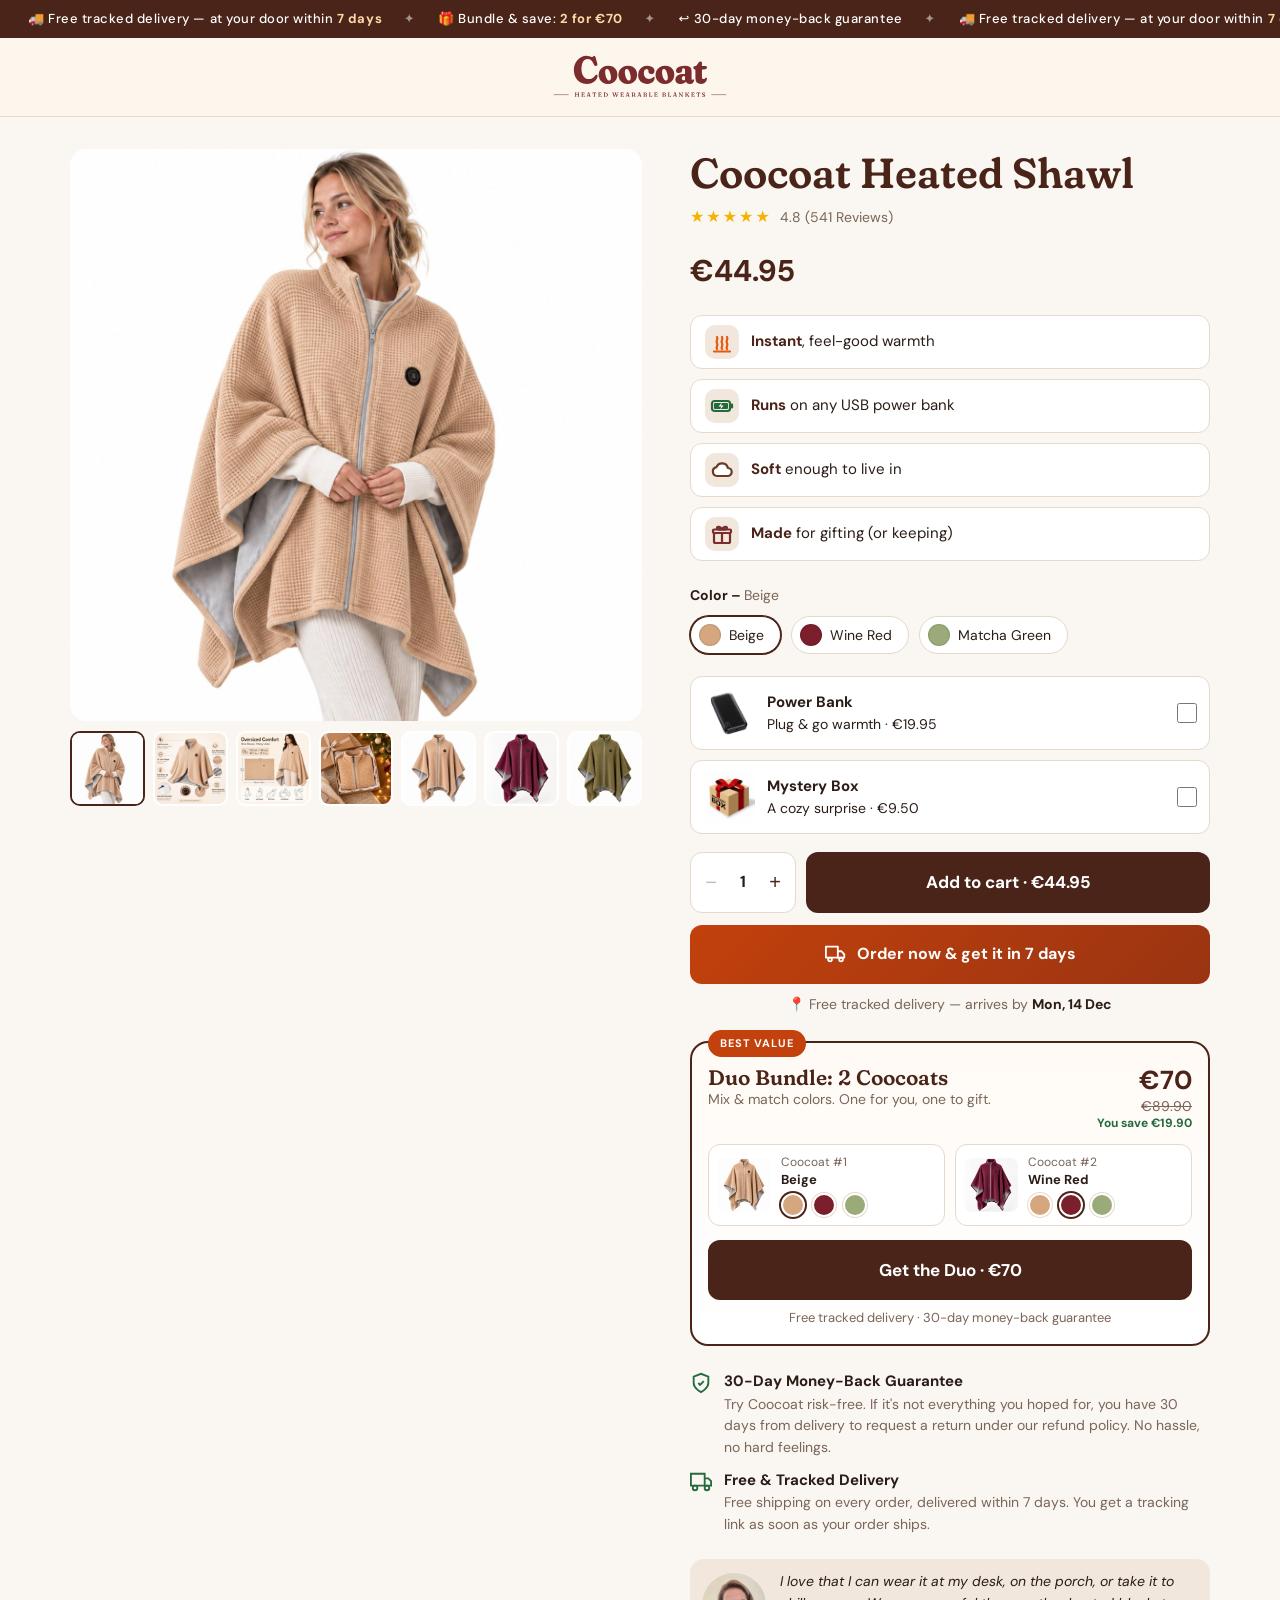
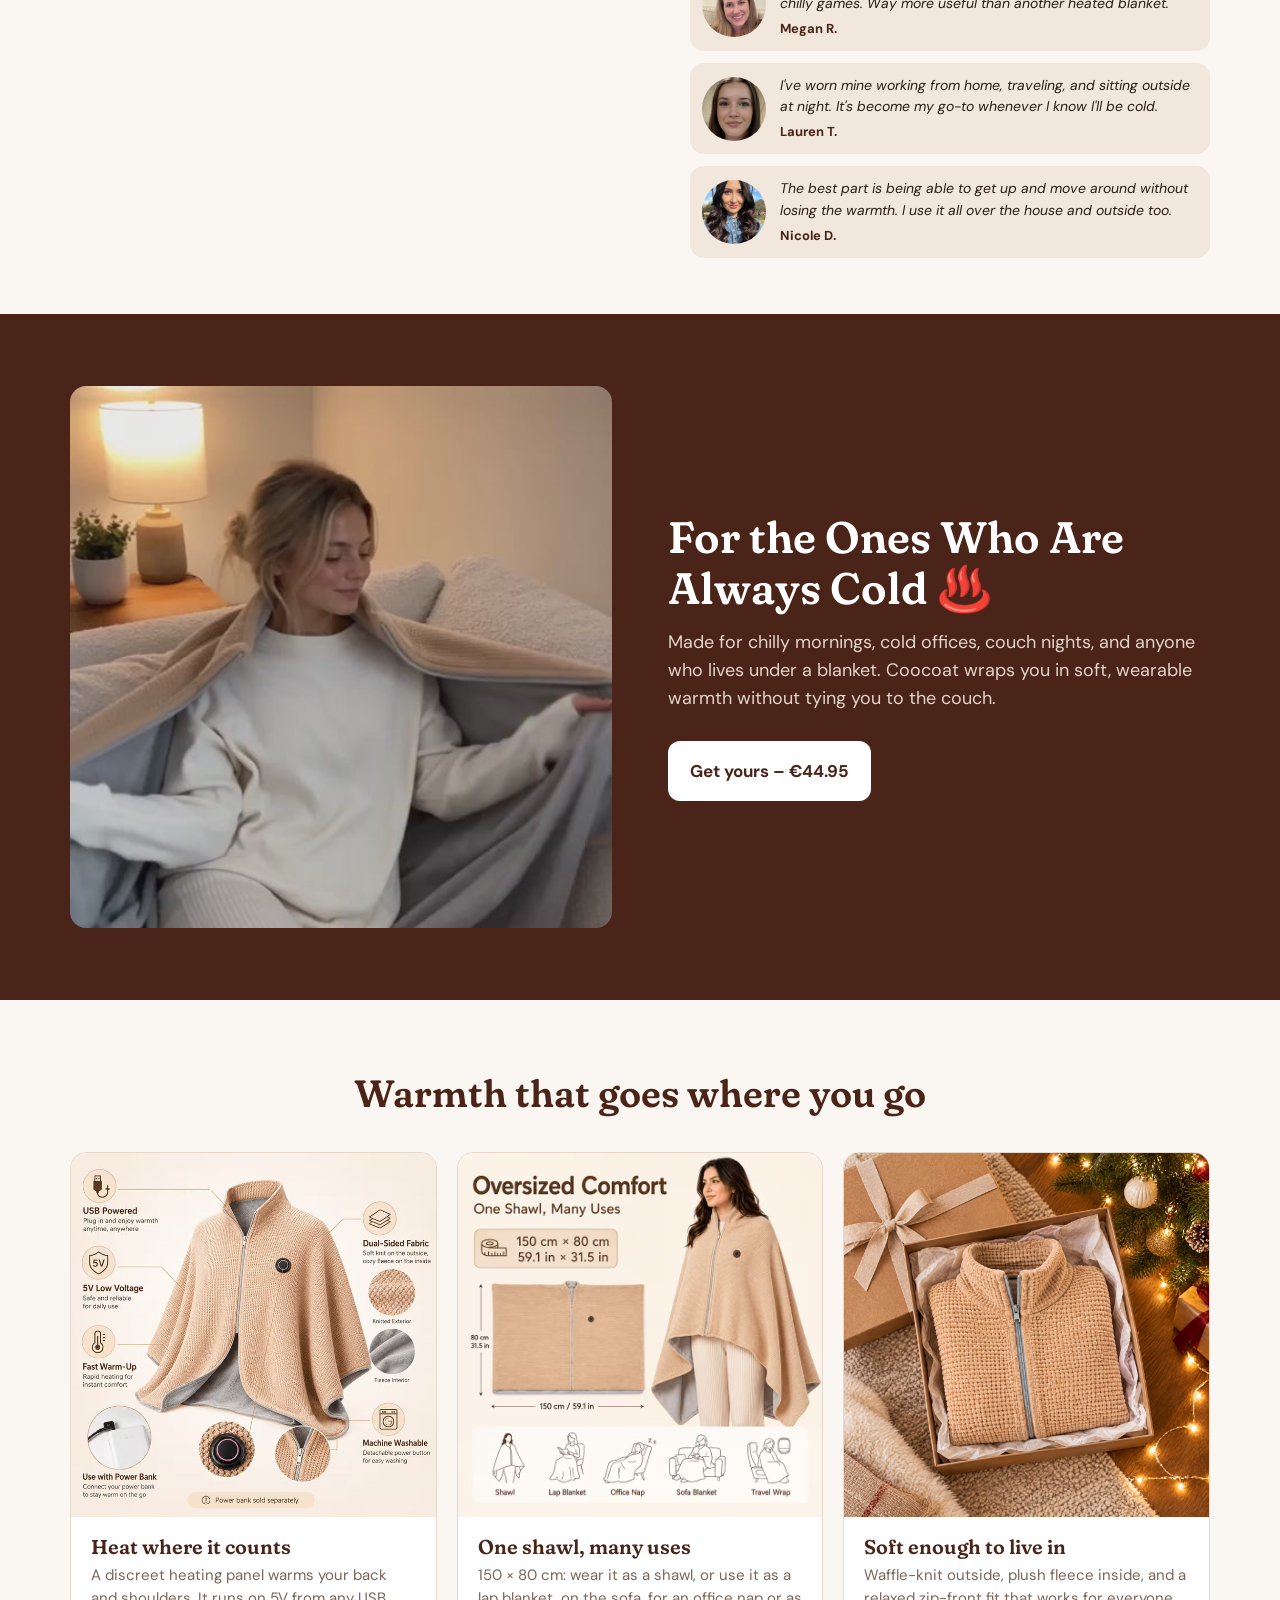
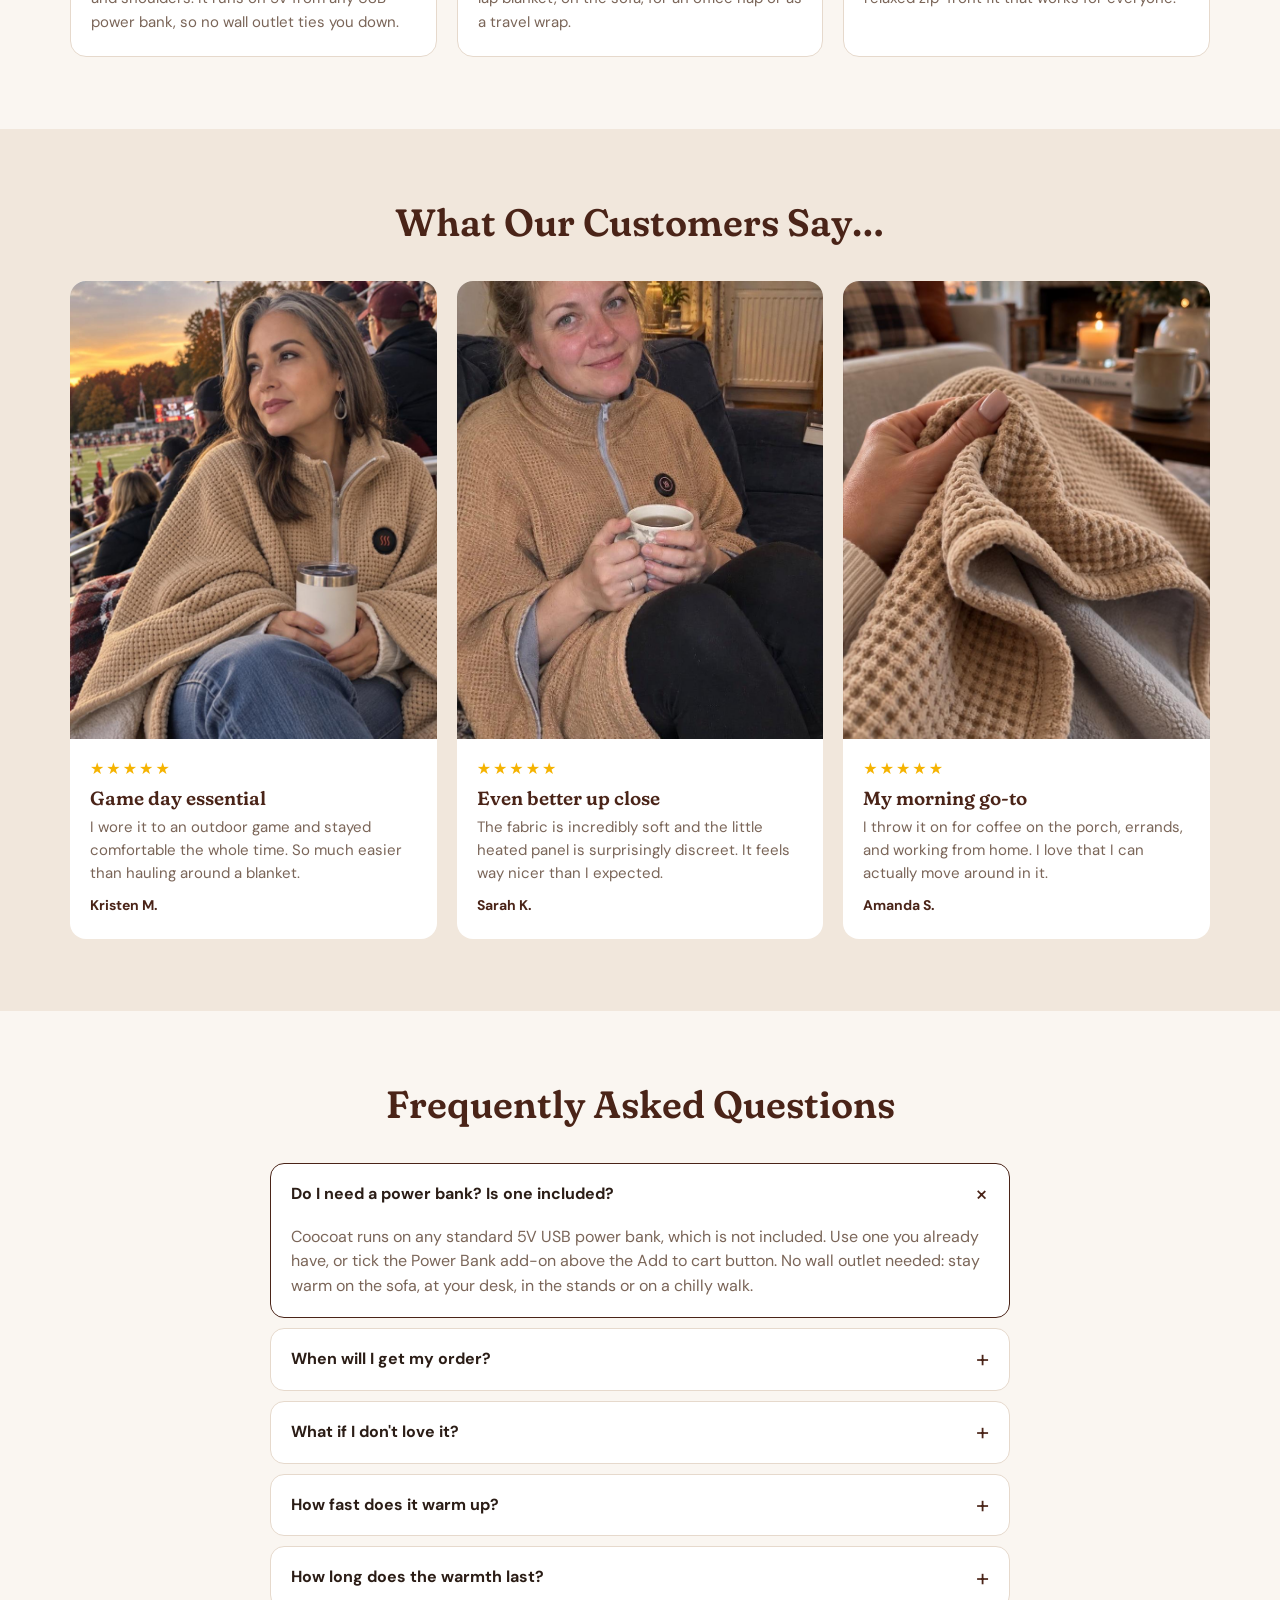
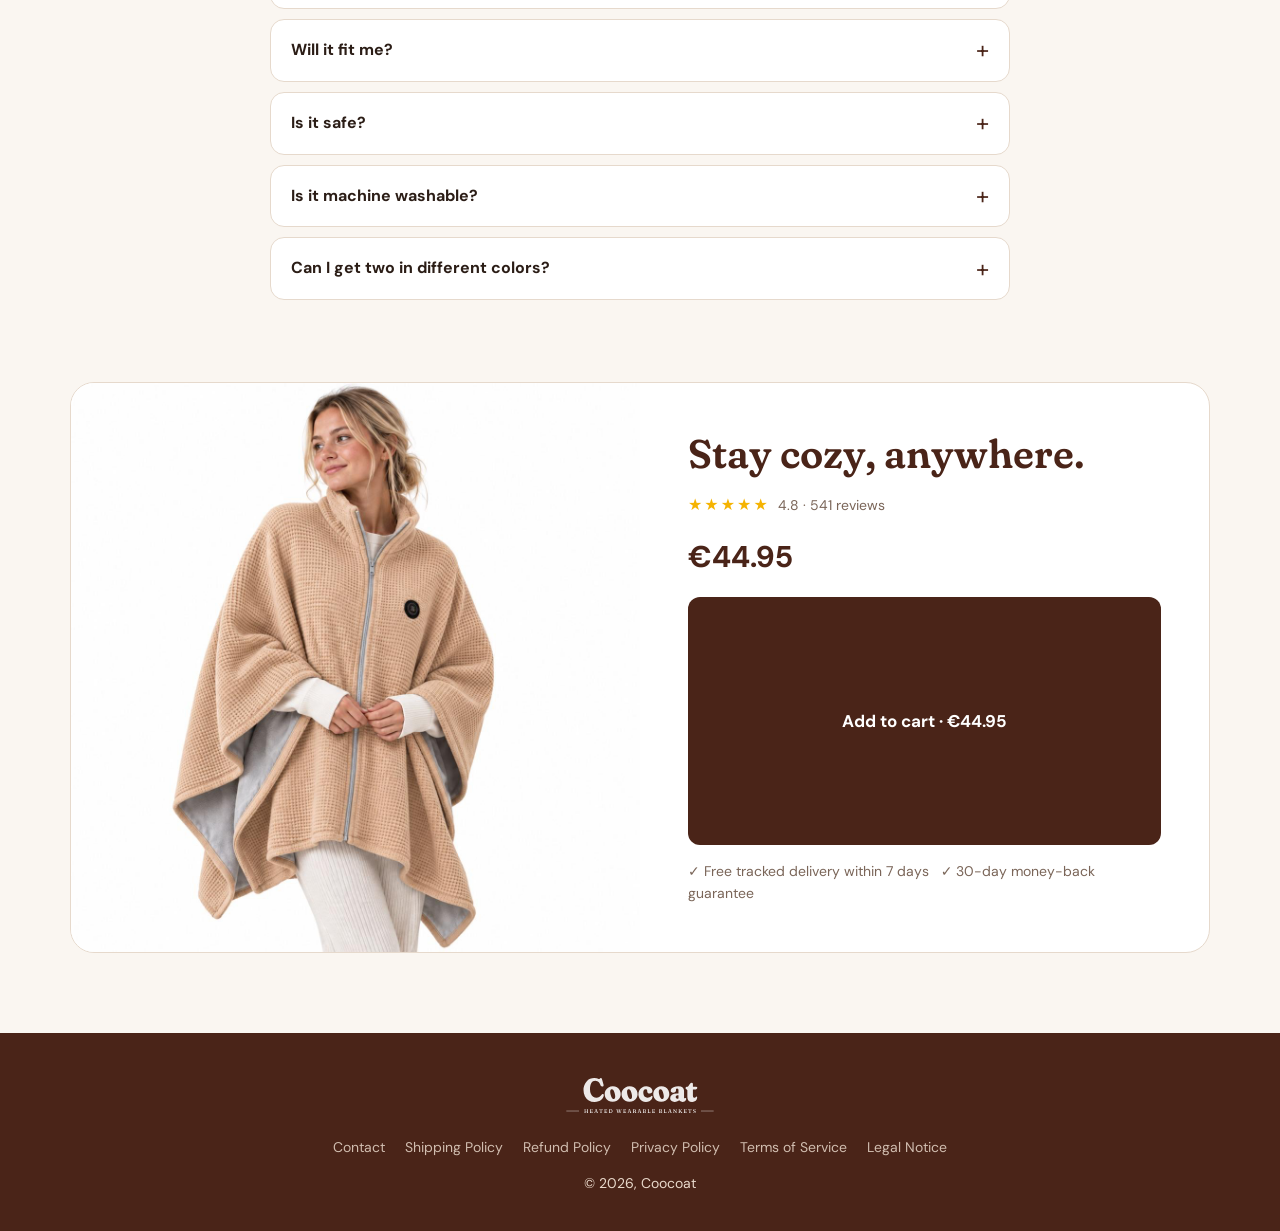
==== index.html @ f823bbcd "One Whop product per color and Duo pair; Apple Pay domain file Co-Authored-By: Claude Opus 5.5 <nore" ====
<!doctype html>
<html lang="en">
<head>
<meta charset="utf-8">
<meta name="viewport" content="width=device-width, initial-scale=1">
<title>Coocoat™ Heated Shawl – Wearable Warmth, No Wall Outlet</title>
<meta name="description" content="Coocoat is a soft heated waffle-knit shawl powered by any USB power bank. Free tracked delivery and a 30-day money-back guarantee.">
<link rel="icon" href="favicon/favicon.ico" sizes="48x48">
<link rel="icon" href="favicon/favicon.svg" type="image/svg+xml">
<link rel="apple-touch-icon" href="favicon/apple-touch-icon.png">
<link rel="manifest" href="favicon/site.webmanifest">
<meta name="theme-color" content="#7b2d2e">
<link rel="preconnect" href="https://fonts.googleapis.com">
<link rel="preconnect" href="https://fonts.gstatic.com" crossorigin>
<link href="https://fonts.googleapis.com/css2?family=Fraunces:opsz,wght,SOFT@9..144,500..700,0..100&family=DM+Sans:wght@400;500;700&display=swap" rel="stylesheet">
<script>document.documentElement.classList.add('js')</script>
<script defer src="https://cdn.whop.com/elements/amber/elements.js" data-whop-elements></script>
<style>
  :root{
    --brown:#4a2418; --brown-2:#6b3a26; --burgundy:#7b2d2e; --cream:#faf6f1; --cream-2:#fcf6ed; --sand:#f1e7dc; --line:#e6d9cc;
    --ink:#2b1d16; --muted:#7a6558; --sale:#c2410c; --sale-2:#9a3412; --hot:#e8590c; --star:#f5b301; --ok:#256a3d;
    --radius:16px;
  }
  *{box-sizing:border-box;margin:0;padding:0}
  [hidden]{display:none!important}
  html{scroll-behavior:smooth}
  body{font-family:"DM Sans",system-ui,sans-serif;color:var(--ink);background:var(--cream);line-height:1.55;-webkit-font-smoothing:antialiased;overflow-x:hidden}
  img,video{display:block;max-width:100%;height:auto}
  h1,h2,h3{font-family:"Fraunces",Georgia,serif;font-weight:600;font-variation-settings:"SOFT" 100;color:var(--brown);line-height:1.15}
  a{color:inherit}
  a:focus-visible,button:focus-visible,input:focus-visible,summary:focus-visible{outline:3px solid var(--hot);outline-offset:2px}
  .wrap{max-width:1180px;margin:0 auto;padding:0 20px}
  .sale-over .js-sale{display:none!important}

  /* ---------- Announcement marquee ---------- */
  .bar{background:var(--brown);color:#fff;font-size:13px;font-weight:500;letter-spacing:.04em;overflow:hidden;white-space:nowrap}
  .bar__track{display:inline-flex;padding:9px 0;animation:marquee 40s linear infinite}
  .bar:hover .bar__track,.bar:focus-within .bar__track{animation-play-state:paused}
  .bar__group{display:inline-flex}
  .bar__item{padding:0 28px;position:relative}
  .bar__item::after{content:"✦";position:absolute;right:-5px;opacity:.5}
  .bar b{color:#ffd8a8}
  .js-countdown{font-variant-numeric:tabular-nums;background:rgba(255,255,255,.14);padding:1px 7px;border-radius:6px;margin-left:4px}
  @keyframes marquee{to{transform:translateX(-50%)}}

  header{background:var(--cream-2);border-bottom:1px solid var(--line)}
  header .wrap{display:flex;justify-content:center;padding-top:12px;padding-bottom:12px}
  header img{height:54px;width:auto}

  /* ---------- Hero ---------- */
  .hero{padding:32px 0 56px}
  .hero .wrap{display:grid;grid-template-columns:minmax(0,1.1fr) minmax(0,1fr);gap:48px;align-items:start}
  .gallery{position:sticky;top:20px}
  .gallery__main{aspect-ratio:1;background:#fff;border-radius:var(--radius);overflow:hidden;position:relative}
  .gallery__main img{width:100%;height:100%;object-fit:cover;transition:opacity .25s}
  .gallery__badge{position:absolute;top:14px;left:14px;background:var(--sale);color:#fff;font-weight:700;font-size:13px;padding:6px 12px;border-radius:999px;animation:wobble 4s ease-in-out infinite}
  @keyframes wobble{0%,82%,100%{transform:rotate(0)}86%{transform:rotate(-7deg) scale(1.06)}90%{transform:rotate(6deg) scale(1.06)}94%{transform:rotate(-3deg)}}
  .thumbs{display:grid;grid-template-columns:repeat(7,1fr);gap:8px;margin-top:10px}
  .thumbs button{border:2px solid transparent;border-radius:10px;overflow:hidden;cursor:pointer;background:#fff;padding:0;aspect-ratio:1}
  .thumbs button[aria-current="true"]{border-color:var(--brown)}
  .thumbs img{width:100%;height:100%;object-fit:cover}

  .proof{display:flex;align-items:center;gap:10px;font-size:14px;margin-bottom:14px}
  .avatars{display:flex}
  .avatars img{width:30px;height:30px;border-radius:50%;object-fit:cover;border:2px solid var(--cream);margin-left:-8px}
  .avatars img:first-child{margin-left:0}
  .proof b{color:var(--brown)}
  .live{width:8px;height:8px;border-radius:50%;background:#22c55e;box-shadow:0 0 0 0 rgba(34,197,94,.6);animation:live 1.6s infinite}
  @keyframes live{70%{box-shadow:0 0 0 7px rgba(34,197,94,0)}100%{box-shadow:0 0 0 0 rgba(34,197,94,0)}}
  .info h1{font-size:clamp(30px,4vw,42px);margin:0 0 8px}
  .rating{display:flex;align-items:center;gap:8px;font-size:14px;color:var(--muted)}
  .stars{color:var(--star);letter-spacing:2px;font-size:16px}
  .price{display:flex;align-items:center;gap:12px;margin:18px 0 20px;flex-wrap:wrap}
  .price__now{font-size:30px;font-weight:700;color:var(--brown)}
  .price__was{font-size:18px;color:var(--muted);text-decoration:line-through}
  .price__save{background:var(--sale);color:#fff;font-size:12px;font-weight:700;padding:5px 10px;border-radius:999px;letter-spacing:.04em}

  /* ---------- Animated perks ---------- */
  .perks{list-style:none;display:grid;gap:10px;margin-bottom:24px}
  .perks li{display:flex;align-items:center;gap:12px;background:#fff;border:1px solid var(--line);border-radius:12px;padding:9px 14px;font-size:15px;transition:transform .2s,box-shadow .2s}
  .perks li:hover{transform:translateX(4px);box-shadow:0 6px 18px rgba(74,36,24,.08)}
  .perks b{color:var(--brown)}
  .ico{flex:none;width:34px;height:34px;border-radius:10px;display:grid;place-items:center;background:var(--sand)}
  .ico svg{width:24px;height:24px;fill:none;stroke-width:2.2;stroke-linecap:round;stroke-linejoin:round;overflow:visible}
  .ico--heat svg{stroke:var(--hot)}
  .ico--heat .w{animation:rise 1.8s ease-in-out infinite}
  .ico--heat .w2{animation-delay:.3s}.ico--heat .w3{animation-delay:.6s}
  @keyframes rise{0%{transform:translateY(4px);opacity:0}35%{opacity:1}100%{transform:translateY(-5px);opacity:0}}
  .ico--batt svg{stroke:var(--ok)}
  .ico--batt .lvl{fill:var(--ok);stroke:none;transform-box:fill-box;transform-origin:left center;animation:charge 2.6s steps(4,jump-none) infinite}
  @keyframes charge{0%{transform:scaleX(.08)}100%{transform:scaleX(1)}}
  .ico--batt .bolt{fill:#fff;stroke:none;animation:blink 2.6s infinite}
  @keyframes blink{0%,70%{opacity:0}75%,100%{opacity:1}}
  .ico--soft svg{stroke:var(--brown-2);fill:#fff}
  .ico--soft .cloud{animation:float 3s ease-in-out infinite}
  @keyframes float{50%{transform:translateY(-3px)}}
  .ico--gift svg{stroke:var(--burgundy)}
  .ico--gift .lid{transform-box:fill-box;transform-origin:center bottom;animation:hop 2.8s ease-in-out infinite}
  @keyframes hop{0%,60%,100%{transform:none}70%{transform:translateY(-5px) rotate(-8deg)}80%{transform:translateY(-2px) rotate(5deg)}90%{transform:none}}
  /* entrance uses `translate` so it never blocks the hover `transform` */
  .js .perks li{opacity:0;translate:-14px 0}
  .js .perks.in li{animation:slideIn .55s cubic-bezier(.2,.8,.2,1) forwards;animation-delay:calc(var(--i) * 120ms)}
  @keyframes slideIn{to{opacity:1;translate:none}}

  .label{font-size:14px;font-weight:700;margin-bottom:10px}
  .label span{font-weight:400;color:var(--muted)}
  .swatches{display:flex;gap:10px;margin-bottom:22px;flex-wrap:wrap}
  .swatch{display:flex;align-items:center;gap:8px;border:1.5px solid var(--line);background:#fff;border-radius:999px;padding:7px 16px 7px 8px;font:inherit;font-size:14px;cursor:pointer;color:var(--ink);transition:border-color .2s}
  .swatch i{width:22px;height:22px;border-radius:50%;border:1px solid rgba(0,0,0,.1)}
  .swatch[aria-pressed="true"]{border-color:var(--brown);box-shadow:0 0 0 1px var(--brown)}

  .upsells{display:grid;gap:10px;margin:0 0 18px}
  .upsell{display:flex;align-items:center;gap:12px;background:#fff;border:1.5px solid var(--line);border-radius:12px;padding:10px 12px;cursor:pointer;transition:border-color .2s,background .2s}
  .upsell:has(input:checked){border-color:var(--brown);background:#fffaf5}
  .upsell img{width:52px;height:52px;border-radius:8px;object-fit:cover}
  .upsell div{flex:1;font-size:14px}
  .upsell b{display:block;font-size:15px}
  .upsell input{width:20px;height:20px;accent-color:var(--brown)}

  /* ---------- Buttons ---------- */
  .buy{display:flex;gap:10px}
  .qty{display:flex;align-items:center;border:1.5px solid var(--line);border-radius:12px;background:#fff}
  .qty button{width:40px;height:100%;border:0;background:none;font-size:20px;cursor:pointer;color:var(--brown)}
  .qty button:disabled{opacity:.3;cursor:default}
  .qty output{min-width:24px;text-align:center;font-weight:700}
  .cta{position:relative;overflow:hidden;flex:1;display:flex;align-items:center;justify-content:center;gap:10px;background:var(--brown);color:#fff;text-decoration:none;font-weight:700;font-size:17px;padding:17px 22px;border-radius:12px;border:0;cursor:pointer;transition:background .2s,transform .1s;text-align:center}
  .cta:hover{background:var(--brown-2)}
  .cta:active{transform:scale(.98)}
  .cta--shine::after{content:"";position:absolute;top:0;left:0;width:40%;height:100%;background:linear-gradient(100deg,transparent,rgba(255,255,255,.35),transparent);transform:translateX(-150%) skewX(-20deg);animation:shine 3.5s ease-in-out infinite;pointer-events:none}
  @keyframes shine{0%,60%{transform:translateX(-150%) skewX(-20deg)}100%{transform:translateX(330%) skewX(-20deg)}}
  .duo-hint{font-size:13px;font-weight:700;color:var(--ok);margin-top:8px}
  .cta--pulse{width:100%;margin-top:12px;background:linear-gradient(135deg,var(--sale),var(--sale-2));font-size:16px;animation:pulse 1.8s ease-out infinite}
  .cta--pulse:hover{background:linear-gradient(135deg,var(--sale-2),#7c2d12)}
  .cta--pulse:active{scale:.98}
  .cta--pulse svg{width:22px;height:22px;flex:none}
  .cta--pulse .truck{animation:drive 1.8s ease-in-out infinite}
  @keyframes pulse{0%{box-shadow:0 0 0 0 rgba(232,89,12,.55);transform:scale(1)}50%{transform:scale(1.025)}70%{box-shadow:0 0 0 14px rgba(232,89,12,0)}100%{box-shadow:0 0 0 0 rgba(232,89,12,0);transform:scale(1)}}
  @keyframes drive{0%,100%{transform:translateX(-2px)}50%{transform:translateX(3px)}}
  .eta{font-size:14px;color:var(--muted);margin-top:10px;text-align:center;text-wrap:balance}
  .eta b{color:var(--ink)}

  /* ---------- Bundle ---------- */
  .bundle{position:relative;margin-top:26px;border:2px solid var(--brown);border-radius:18px;background:linear-gradient(180deg,#fffaf5,#fff);padding:22px 16px 16px}
  .bundle__ribbon{position:absolute;top:-13px;left:16px;background:var(--sale);color:#fff;font-size:11px;font-weight:700;letter-spacing:.08em;padding:5px 12px;border-radius:999px;overflow:hidden}
  .bundle__ribbon::after{content:"";position:absolute;inset:0;background:linear-gradient(100deg,transparent 30%,rgba(255,255,255,.5),transparent 70%);transform:translateX(-100%);animation:ribbon 3s ease-in-out infinite}
  @keyframes ribbon{60%,100%{transform:translateX(100%)}}
  .bundle__head{display:flex;justify-content:space-between;gap:12px;align-items:flex-start}
  .bundle__head h3{font-size:21px;text-wrap:balance}
  .bundle__head p{font-size:14px;color:var(--muted)}
  .bundle__price{text-align:right;line-height:1.2;flex:none}
  .bundle__price b{display:block;font-size:26px;color:var(--brown)}
  .bundle__price s{font-size:14px;color:var(--muted)}
  .bundle__price em{display:block;font-style:normal;font-size:12px;font-weight:700;color:var(--ok)}
  .bundle__picks{display:grid;grid-template-columns:1fr 1fr;gap:10px;margin:14px 0}
  .pick{display:flex;gap:10px;align-items:center;background:#fff;border:1px solid var(--line);border-radius:12px;padding:8px}
  .pick img{width:54px;height:54px;border-radius:8px;object-fit:cover;flex:none;transition:opacity .2s}
  .pick small{display:block;font-size:12px;color:var(--muted)}
  .pick strong{display:block;font-size:13px;line-height:1.25}
  .dots{display:flex;gap:7px;margin-top:5px}
  .dot{width:24px;height:24px;border-radius:50%;border:2px solid #fff;box-shadow:0 0 0 1px var(--line);cursor:pointer;padding:0}
  .dot[aria-pressed="true"]{box-shadow:0 0 0 2px var(--brown)}
  .bundle .cta{width:100%}
  .bundle__note{font-size:13px;color:var(--muted);text-align:center;margin-top:8px}

  .guarantees{display:grid;gap:10px;margin:24px 0}
  .guarantee{display:flex;gap:12px;font-size:14px;color:var(--muted)}
  .guarantee svg{flex:none;width:22px;height:22px;color:var(--ok);margin-top:2px}
  .guarantee b{display:block;color:var(--ink);font-size:15px}

  .minirev{display:grid;gap:12px}
  .minirev figure{display:flex;gap:14px;align-items:center;background:var(--sand);border-radius:14px;padding:12px}
  .minirev img{width:64px;height:64px;border-radius:50%;object-fit:cover;flex:none}
  .minirev blockquote{font-size:14px;font-style:italic}
  .minirev figcaption{font-size:13px;font-weight:700;margin-top:4px;color:var(--brown)}

  /* ---------- Video band ---------- */
  .video{background:var(--brown);color:#f4e8dd;padding:72px 0}
  .video .wrap{display:grid;grid-template-columns:minmax(0,1fr) minmax(0,1fr);gap:56px;align-items:center}
  .video video{width:100%;aspect-ratio:1;object-fit:cover;border-radius:var(--radius);background:#2b1d16}
  .video h2{color:#fff;font-size:clamp(30px,4vw,44px);margin-bottom:16px}
  .video p{font-size:18px;opacity:.9;margin-bottom:28px}
  .video .cta{background:#fff;color:var(--brown);display:inline-flex}
  .video .cta:hover{background:var(--sand)}

  /* ---------- Features ---------- */
  .features{padding:72px 0}
  .section-title{text-align:center;font-size:clamp(28px,3.5vw,38px);margin-bottom:36px}
  .features__grid{display:grid;grid-template-columns:repeat(3,minmax(0,1fr));gap:20px}
  .feature{background:#fff;border-radius:var(--radius);overflow:hidden;border:1px solid var(--line);transition:transform .25s,box-shadow .25s}
  .feature img{aspect-ratio:1;object-fit:cover;width:100%}
  .feature div{padding:18px 20px 22px}
  .feature h3{font-size:20px;margin-bottom:6px}
  .feature p{font-size:15px;color:var(--muted)}

  /* ---------- Reviews ---------- */
  .reviews{padding:72px 0;background:var(--sand)}
  .reviews__grid{display:grid;grid-template-columns:repeat(3,minmax(0,1fr));gap:20px}
  .review{background:#fff;border-radius:var(--radius);overflow:hidden;transition:transform .25s,box-shadow .25s}
  .review img{aspect-ratio:4/5;object-fit:cover;width:100%}
  .review div{padding:18px 20px 22px}
  .review h3{font-size:19px;margin:6px 0}
  .review p{font-size:15px;color:var(--muted)}
  .review cite{display:block;margin-top:10px;font-style:normal;font-weight:700;font-size:14px;color:var(--brown)}
  @media (hover:hover){.feature:hover,.review:hover{transform:translateY(-4px);box-shadow:0 14px 30px rgba(74,36,24,.12)}}

  /* ---------- FAQ ---------- */
  .faq{padding:72px 0}
  .faq .wrap{max-width:780px}
  details{background:#fff;border:1px solid var(--line);border-radius:14px;margin-bottom:10px;transition:border-color .2s}
  details[open]{border-color:var(--brown)}
  summary{list-style:none;cursor:pointer;padding:18px 52px 18px 20px;font-weight:700;position:relative}
  summary::-webkit-details-marker{display:none}
  summary::after{content:"+";position:absolute;right:20px;top:50%;transform:translateY(-50%);font-size:24px;font-weight:400;color:var(--brown);transition:transform .2s}
  details[open] summary::after{transform:translateY(-50%) rotate(45deg)}
  details p{padding:0 20px 18px;color:var(--muted)}
  details[open] p{animation:fadeDown .3s ease}
  @keyframes fadeDown{from{opacity:0;transform:translateY(-6px)}}

  /* ---------- Final CTA ---------- */
  .final{padding:0 0 80px}
  .final__card{display:grid;grid-template-columns:minmax(0,1fr) minmax(0,1fr);background:#fff;border-radius:24px;overflow:hidden;border:1px solid var(--line)}
  .final__card img{width:100%;height:100%;object-fit:cover;aspect-ratio:1}
  .final__body{padding:48px;display:flex;flex-direction:column;justify-content:center;gap:16px}
  .final__body h2{font-size:clamp(28px,3.5vw,40px)}

  footer{background:var(--brown);color:#e9d9cb;padding:40px 0 36px;font-size:14px;text-align:center}
  footer img{height:46px;width:auto;margin:0 auto 18px;opacity:.9}
  footer nav{display:flex;justify-content:center;gap:20px;flex-wrap:wrap;margin-bottom:14px}
  footer a{text-decoration:none;opacity:.85}
  footer a:hover{opacity:1}

  /* ---------- Sticky mobile CTA ---------- */
  .sticky{position:fixed;left:0;right:0;bottom:0;background:#fff;border-top:1px solid var(--line);padding:10px 16px;display:none;align-items:center;gap:12px;z-index:50;transform:translateY(100%);visibility:hidden;transition:transform .25s,visibility 0s .25s}
  .sticky.show{transform:none;visibility:visible;transition-delay:0s}
  .sticky img{width:46px;height:46px;border-radius:8px;object-fit:cover}
  .sticky div{flex:1;font-size:13px;line-height:1.3}
  .sticky b{display:block;font-size:15px;color:var(--brown)}
  .sticky .cta{flex:none;padding:13px 18px;font-size:15px}

  /* ---------- Delivery / order pop-up ---------- */
  .toast{position:fixed;left:20px;bottom:20px;z-index:60;display:flex;gap:12px;align-items:center;width:340px;max-width:calc(100vw - 24px);background:#fff;border-radius:14px;box-shadow:0 14px 36px rgba(43,29,22,.2);padding:10px 40px 10px 10px;transform:translateY(140%);opacity:0;visibility:hidden;transition:transform .5s cubic-bezier(.2,.9,.3,1.15),opacity .3s,visibility 0s .5s,bottom .25s}
  .toast.show{transform:none;opacity:1;visibility:visible;transition-delay:0s}
  .toast img{width:54px;height:54px;border-radius:10px;object-fit:cover;flex:none}
  .toast__body{font-size:13px;line-height:1.35;min-width:0}
  .toast__body b{display:block;font-size:14px;color:var(--ink)}
  .toast__body small{display:block;color:var(--muted);font-size:12px;margin-top:2px}
  .toast__body small .ok{color:var(--ok);font-weight:700}
  .toast__x{position:absolute;top:4px;right:4px;width:32px;height:32px;border:0;background:none;font-size:18px;line-height:1;color:var(--muted);cursor:pointer;border-radius:8px}
  .checkout{width:min(560px,calc(100vw - 24px));max-height:calc(100dvh - 24px);margin:auto;border:0;border-radius:var(--radius);padding:44px 16px 16px;background:#fff;color:var(--ink);box-shadow:0 24px 60px rgba(43,29,22,.3);overflow:auto;overscroll-behavior:contain}
  .checkout::backdrop{background:rgba(43,29,22,.55)}
  .checkout__x{position:absolute;top:6px;right:6px;width:40px;height:40px;border:0;background:none;font-size:24px;line-height:1;color:var(--muted);cursor:pointer;border-radius:10px}
  .checkout__msg{padding:24px 8px;text-align:center;color:var(--muted)}
  .toast__demo{position:absolute;top:-9px;left:12px;background:#111;color:#fff;font-size:10px;font-weight:700;letter-spacing:.08em;padding:2px 7px;border-radius:999px}

  /* ---------- Scroll reveal ---------- */
  .js .reveal{opacity:0;transform:translateY(22px);transition:opacity .7s ease,transform .7s cubic-bezier(.2,.8,.2,1)}
  .js .reveal.in{opacity:1;transform:none}
  .js .reveal-d1{transition-delay:.12s}.js .reveal-d2{transition-delay:.24s}

  @media (max-width:900px){
    .hero .wrap,.video .wrap,.final__card{grid-template-columns:minmax(0,1fr)}
    .hero .wrap{gap:24px}
    .gallery{position:static}
    .features__grid,.reviews__grid{gap:12px}
    .feature div,.review div{padding:14px}
    .final__body{padding:28px 22px}
    .sticky{display:flex}
    footer{padding-bottom:96px}
    .toast{left:12px;right:12px;width:auto;max-width:none;bottom:12px}
    .sticky-on .toast{bottom:84px}
  }
  @media (max-width:600px){
    .wrap{padding:0 16px}
    .hero{padding-top:16px}
    header img{height:46px}
    .thumbs{grid-template-columns:repeat(7,64px);overflow-x:auto;scrollbar-width:none}
    .features__grid,.reviews__grid{display:flex;overflow-x:auto;scroll-snap-type:x mandatory;margin:0 -16px;padding:0 16px 8px;gap:14px;scrollbar-width:none}
    .feature,.review{flex:0 0 82%;scroll-snap-align:center}
    /* carousel cards sit off-screen sideways: show them as-is instead of waiting for a reveal */
    .js .feature.reveal,.js .review.reveal{opacity:1;transform:none}
    .video,.features,.reviews,.faq{padding:52px 0}
    .bundle__head h3{font-size:19px}
    .bundle__picks{grid-template-columns:1fr}
  }
  @media (max-width:380px){
    .cta{font-size:15px;padding:15px 12px}
    .qty button{width:32px}
  }
  @media (prefers-reduced-motion:reduce){
    *,*::before,*::after{animation:none!important;transition:none!important}
    .js .reveal{opacity:1;transform:none}
    .js .perks li{opacity:1;translate:none}
    .bar{white-space:normal}
    .bar__track{display:flex;justify-content:center;padding:6px 8px}
    .bar__group{flex-wrap:wrap;justify-content:center;row-gap:2px}
    .bar__group[aria-hidden]{display:none}
    .bar__item{padding:3px 14px}
    .bar__item::after{display:none}
  }
</style>
</head>
<body>

<div class="bar" role="region" aria-label="Announcements">
  <div class="bar__track">
    <div class="bar__group">
      <span class="bar__item js-sale">🚀 <b>Launch Offer: <span data-pct>30</span>% OFF</b> — ends in <span class="js-countdown">--</span></span>
      <span class="bar__item">🚚 Free tracked delivery — at your door within <b><span data-days>7</span> days</b></span>
      <span class="bar__item">🎁 Bundle &amp; save: <b>2 for <span data-money="bundle">€70</span></b></span>
      <span class="bar__item">↩️ 30-day money-back guarantee</span>
    </div>
    <div class="bar__group" aria-hidden="true">
      <span class="bar__item js-sale">🚀 <b>Launch Offer: <span data-pct>30</span>% OFF</b> — ends in <span class="js-countdown">--</span></span>
      <span class="bar__item">🚚 Free tracked delivery — at your door within <b><span data-days>7</span> days</b></span>
      <span class="bar__item">🎁 Bundle &amp; save: <b>2 for <span data-money="bundle">€70</span></b></span>
      <span class="bar__item">↩️ 30-day money-back guarantee</span>
    </div>
  </div>
</div>

<header><div class="wrap"><img src="assets/coocoat-logo.svg" alt="Coocoat – Heated Wearable Blankets" width="593" height="166"></div></header>

<main>
<section class="hero">
  <div class="wrap">
    <div class="gallery">
      <div class="gallery__main">
        <span class="gallery__badge js-sale">SAVE <span data-pct>30</span>%</span>
        <img id="mainImg" src="assets/hero-beige.jpg" alt="Woman wearing the beige Coocoat heated shawl" width="1200" height="1200" fetchpriority="high">
      </div>
      <div class="thumbs" id="thumbs">
        <button aria-current="true" aria-label="Photo 1" data-full="assets/hero-beige.jpg" data-alt="Woman wearing the beige Coocoat heated shawl"><img src="assets/thumbs/hero-beige.jpg" alt=""></button>
        <button aria-label="Photo 2" data-full="assets/feature-usb.jpg" data-alt="Coocoat features: USB powered, 5V low voltage, fast warm-up, machine washable"><img src="assets/thumbs/feature-usb.jpg" alt=""></button>
        <button aria-label="Photo 3" data-full="assets/feature-oversized.jpg" data-alt="Coocoat size: 150 × 80 cm, shawl, lap blanket or travel wrap"><img src="assets/thumbs/feature-oversized.jpg" alt=""></button>
        <button aria-label="Photo 4" data-full="assets/gift-box.jpg" data-alt="Coocoat folded in a gift box"><img src="assets/thumbs/gift-box.jpg" alt=""></button>
        <button aria-label="Photo 5" data-full="assets/color-beige.jpg" data-alt="Coocoat heated shawl in Beige"><img src="assets/thumbs/color-beige.jpg" alt=""></button>
        <button aria-label="Photo 6" data-full="assets/color-wine-red.jpg" data-alt="Coocoat heated shawl in Wine Red"><img src="assets/thumbs/color-wine-red.jpg" alt=""></button>
        <button aria-label="Photo 7" data-full="assets/color-matcha-green.jpg" data-alt="Coocoat heated shawl in Matcha Green"><img src="assets/thumbs/color-matcha-green.jpg" alt=""></button>
      </div>
    </div>

    <div class="info">
      <div class="proof" id="proof" hidden>
        <div class="avatars">
          <img src="assets/avatar-1.jpg" alt=""><img src="assets/avatar-2.jpg" alt=""><img src="assets/avatar-3.jpg" alt=""><img src="assets/avatar-4.jpg" alt=""><img src="assets/avatar-5.jpg" alt="">
        </div>
        <span class="live" aria-hidden="true"></span>
        <span><b><span id="orders24"></span> orders</b> in the last 24h</span>
      </div>

      <h1>Coocoat Heated Shawl</h1>
      <div class="rating js-rating"><span class="stars" aria-hidden="true">★★★★★</span><span><span data-rating>4.8</span> (<span data-reviews>541</span> Reviews)</span></div>

      <div class="price">
        <span class="price__now" data-money="price">€44.95</span>
        <span class="price__was js-sale" data-money="compare">€64.95</span>
        <span class="price__save js-sale">SAVE <span data-pct>30</span>%</span>
      </div>

      <ul class="perks" id="perks">
        <li style="--i:0">
          <span class="ico ico--heat" aria-hidden="true"><svg viewBox="0 0 24 24"><path class="w w1" d="M7 19c-1.5-2 1.5-3.5 0-6s1.5-3.5 0-6"/><path class="w w2" d="M12 19c-1.5-2 1.5-3.5 0-6s1.5-3.5 0-6"/><path class="w w3" d="M17 19c-1.5-2 1.5-3.5 0-6s1.5-3.5 0-6"/><path d="M4 21.5h16"/></svg></span>
          <span><b>Instant</b>, feel-good warmth</span>
        </li>
        <li style="--i:1">
          <span class="ico ico--batt" aria-hidden="true"><svg viewBox="0 0 24 24"><rect x="2" y="7" width="18" height="10" rx="2.5"/><path d="M22 10.5v3"/><rect class="lvl" x="4" y="9" width="14" height="6" rx="1"/><path class="bolt" d="M11.8 8.6 8.6 12.4h2.6l-.9 3.1 3.3-3.9h-2.6z"/></svg></span>
          <span><b>Runs</b> on any USB power bank</span>
        </li>
        <li style="--i:2">
          <span class="ico ico--soft" aria-hidden="true"><svg viewBox="0 0 24 24"><path class="cloud" d="M7 18h10.5a4 4 0 0 0 .4-8 6 6 0 0 0-11.4-.9A4.5 4.5 0 0 0 7 18z"/></svg></span>
          <span><b>Soft</b> enough to live in</span>
        </li>
        <li style="--i:3">
          <span class="ico ico--gift" aria-hidden="true"><svg viewBox="0 0 24 24"><rect x="4" y="11" width="16" height="10" rx="1.5"/><path d="M12 11v10"/><g class="lid"><rect x="3" y="7.5" width="18" height="3.5" rx="1"/><path d="M12 7.5C10.5 4.5 7 4 7 6s3.5 1.5 5 1.5c1.5 0 5 .5 5-1.5s-3.5-1.5-5 1.5"/></g></svg></span>
          <span><b>Made</b> for gifting (or keeping)</span>
        </li>
      </ul>

      <p class="label">Color – <span id="colorName">Beige</span></p>
      <div class="swatches" id="swatches">
        <button class="swatch" aria-pressed="true" data-color="Beige"><i style="background:#d4a77f"></i>Beige</button>
        <button class="swatch" aria-pressed="false" data-color="Wine Red"><i style="background:#7a1f2b"></i>Wine Red</button>
        <button class="swatch" aria-pressed="false" data-color="Matcha Green"><i style="background:#9aaa78"></i>Matcha Green</button>
      </div>

      <div class="upsells">
        <label class="upsell"><img src="assets/addon-power-bank.jpg" alt=""><div><b>Power Bank</b>Plug &amp; go warmth · <span data-money="powerBank">€19.95</span></div><input type="checkbox" data-addon="powerBank"></label>
        <label class="upsell"><img src="assets/addon-mystery-box.jpg" alt=""><div><b>Mystery Box</b>A cozy surprise · <span data-money="mysteryBox">€9.50</span></div><input type="checkbox" data-addon="mysteryBox"></label>
      </div>

      <div class="buy">
        <div class="qty"><button type="button" id="minus" aria-label="Decrease quantity">−</button><output id="qty">1</output><button type="button" id="plus" aria-label="Increase quantity">+</button></div>
        <a class="cta cta--shine js-buy" id="atc" href="#"><span>Add to cart · <span class="js-total">€44.95</span></span></a>
      </div>
      <p class="duo-hint" id="duoHint" hidden>🎁 Duo price applied: you save <span data-money="bundleSave">€19.90</span> at checkout</p>

      <a class="cta cta--pulse js-buy" href="#">
        <svg class="truck" viewBox="0 0 24 24" fill="none" stroke="currentColor" stroke-width="2" stroke-linecap="round" stroke-linejoin="round" aria-hidden="true"><path d="M1 4h13v12H1z"/><path d="M14 9h4l3 3.5V16h-7"/><circle cx="5.5" cy="18" r="2"/><circle cx="17.5" cy="18" r="2"/></svg>
        <span>Order now &amp; get it in <span data-days>7</span>&nbsp;days</span>
      </a>
      <p class="eta">📍 <span id="etaText">Free tracked delivery — arrives by <b class="js-eta">…</b></span></p>

      <div class="bundle" id="bundle">
        <span class="bundle__ribbon">BEST VALUE</span>
        <div class="bundle__head">
          <div>
            <h3>Duo Bundle: 2&nbsp;Coocoats</h3>
            <p>Mix &amp; match colors. One for you, one to gift.</p>
          </div>
          <div class="bundle__price"><b data-money="bundle">€70</b><s data-money="bundleCompare">€89.90</s><em>You save <span data-money="bundleSave">€19.90</span></em></div>
        </div>
        <div class="bundle__picks">
          <div class="pick" data-pick="0">
            <img src="assets/thumbs/color-beige.jpg" alt="">
            <div><small>Coocoat #1</small><strong class="js-pick-name">Beige</strong><div class="dots"></div></div>
          </div>
          <div class="pick" data-pick="1">
            <img src="assets/thumbs/color-wine-red.jpg" alt="">
            <div><small>Coocoat #2</small><strong class="js-pick-name">Wine Red</strong><div class="dots"></div></div>
          </div>
        </div>
        <a class="cta cta--shine" id="bundleBtn" href="#"><span>Get the Duo · <span id="bundleTotal">€70</span></span></a>
        <p class="bundle__note">Free tracked delivery · 30-day money-back guarantee</p>
      </div>

      <div class="guarantees">
        <div class="guarantee">
          <svg viewBox="0 0 24 24" fill="none" stroke="currentColor" stroke-width="2" aria-hidden="true"><path d="M12 22s8-4 8-10V5l-8-3-8 3v7c0 6 8 10 8 10z"/><path d="m9 12 2 2 4-4"/></svg>
          <div><b>30-Day Money-Back Guarantee</b>Try Coocoat risk-free. If it's not everything you hoped for, you have 30 days from delivery to request a return under our refund policy. No hassle, no hard feelings.</div>
        </div>
        <div class="guarantee">
          <svg viewBox="0 0 24 24" fill="none" stroke="currentColor" stroke-width="2" aria-hidden="true"><path d="M1 3h15v13H1z"/><path d="M16 8h4l3 3v5h-7"/><circle cx="5.5" cy="18.5" r="2.5"/><circle cx="18.5" cy="18.5" r="2.5"/></svg>
          <div><b>Free &amp; Tracked Delivery</b>Free shipping on every order, delivered within <span data-days>7</span> days. You get a tracking link as soon as your order ships.</div>
        </div>
      </div>

      <div class="minirev">
        <figure class="reveal"><img src="assets/testimonial-megan.jpg" alt="" loading="lazy"><div><blockquote>I love that I can wear it at my desk, on the porch, or take it to chilly games. Way more useful than another heated blanket.</blockquote><figcaption>Megan R.</figcaption></div></figure>
        <figure class="reveal"><img src="assets/testimonial-lauren.jpg" alt="" loading="lazy"><div><blockquote>I've worn mine working from home, traveling, and sitting outside at night. It's become my go-to whenever I know I'll be cold.</blockquote><figcaption>Lauren T.</figcaption></div></figure>
        <figure class="reveal"><img src="assets/testimonial-nicole.jpg" alt="" loading="lazy"><div><blockquote>The best part is being able to get up and move around without losing the warmth. I use it all over the house and outside too.</blockquote><figcaption>Nicole D.</figcaption></div></figure>
      </div>
    </div>
  </div>
</section>

<section class="video">
  <div class="wrap">
    <video class="reveal" src="assets/video-cozy.mp4" poster="assets/video-cozy-poster.jpg" muted loop playsinline preload="none" aria-label="Woman wrapping herself in a Coocoat on the sofa"></video>
    <div class="reveal reveal-d1">
      <h2>For the Ones Who Are Always Cold ♨️</h2>
      <p>Made for chilly mornings, cold offices, couch nights, and anyone who lives under a blanket. Coocoat wraps you in soft, wearable warmth without tying you to the couch.</p>
      <a class="cta js-buy" href="#"><span>Get yours – <span class="js-total">€44.95</span></span></a>
    </div>
  </div>
</section>

<section class="features">
  <div class="wrap">
    <h2 class="section-title reveal">Warmth that goes where you go</h2>
    <div class="features__grid">
      <article class="feature reveal"><img src="assets/feature-usb.jpg" alt="Coocoat features: USB powered, 5V low voltage, fast warm-up, machine washable" loading="lazy" width="713" height="713"><div><h3>Heat where it counts</h3><p>A discreet heating panel warms your back and shoulders. It runs on 5V from any USB power bank, so no wall outlet ties you down.</p></div></article>
      <article class="feature reveal reveal-d1"><img src="assets/feature-oversized.jpg" alt="Coocoat size: 150 × 80 cm, works as a shawl, lap blanket, office nap or travel wrap" loading="lazy" width="800" height="800"><div><h3>One shawl, many uses</h3><p>150 × 80 cm: wear it as a shawl, or use it as a lap blanket, on the sofa, for an office nap or as a travel wrap.</p></div></article>
      <article class="feature reveal reveal-d2"><img src="assets/gift-box.jpg" alt="Coocoat folded in a gift box" loading="lazy" width="1200" height="1200"><div><h3>Soft enough to live in</h3><p>Waffle-knit outside, plush fleece inside, and a relaxed zip-front fit that works for everyone.</p></div></article>
    </div>
  </div>
</section>

<section class="reviews">
  <div class="wrap">
    <h2 class="section-title reveal">What Our Customers Say…</h2>
    <div class="reviews__grid">
      <article class="review reveal"><img src="assets/review-kristen.jpg" alt="" loading="lazy"><div><span class="stars" role="img" aria-label="Rated 5 out of 5">★★★★★</span><h3>Game day essential</h3><p>I wore it to an outdoor game and stayed comfortable the whole time. So much easier than hauling around a blanket.</p><cite>Kristen M.</cite></div></article>
      <article class="review reveal reveal-d1"><img src="assets/review-sarah.jpg" alt="" loading="lazy"><div><span class="stars" role="img" aria-label="Rated 5 out of 5">★★★★★</span><h3>Even better up close</h3><p>The fabric is incredibly soft and the little heated panel is surprisingly discreet. It feels way nicer than I expected.</p><cite>Sarah K.</cite></div></article>
      <article class="review reveal reveal-d2"><img src="assets/review-amanda.jpg" alt="" loading="lazy"><div><span class="stars" role="img" aria-label="Rated 5 out of 5">★★★★★</span><h3>My morning go-to</h3><p>I throw it on for coffee on the porch, errands, and working from home. I love that I can actually move around in it.</p><cite>Amanda S.</cite></div></article>
    </div>
  </div>
</section>

<section class="faq">
  <div class="wrap">
    <h2 class="section-title reveal">Frequently Asked Questions</h2>
    <div id="faqList">
      <details name="faq" open><summary>Do I need a power bank? Is one included?</summary><p>Coocoat runs on any standard 5V USB power bank, which is not included. Use one you already have, or tick the Power Bank add-on above the Add to cart button. No wall outlet needed: stay warm on the sofa, at your desk, in the stands or on a chilly walk.</p></details>
      <details name="faq"><summary>When will I get my order?</summary><p>Delivery is free and tracked, within <span data-days>7</span> days. You get a tracking link by email as soon as your order ships.</p></details>
      <details name="faq"><summary>What if I don't love it?</summary><p>You're covered by our 30-day money-back guarantee. If it's not for you, request a return within 30 days of delivery under our refund policy.</p></details>
      <details name="faq"><summary>How fast does it warm up?</summary><p>Fast. Switch it on and the heating panel spreads warmth across your back and shoulders, right where you feel the cold most, while the plush fleece lining holds it in.</p></details>
      <details name="faq"><summary>How long does the warmth last?</summary><p>It depends on the power bank you plug in: the bigger its capacity, the longer you stay warm.</p></details>
      <details name="faq"><summary>Will it fit me?</summary><p>Yes. It's one size: 150 × 80 cm, with a relaxed, oversized cape cut that fits a wide range of body types. The zip-front adds structure without feeling tight and leaves plenty of room to move.</p></details>
      <details name="faq"><summary>Is it safe?</summary><p>It runs on 5V low voltage from a USB power bank, the same kind of power you use to charge a phone.</p></details>
      <details name="faq"><summary>Is it machine washable?</summary><p>Yes. Remove the power bank and unclip the detachable power button, then machine wash following the care label. Let it air dry completely before reconnecting, and don't iron over the heating panel.</p></details>
      <details name="faq"><summary>Can I get two in different colors?</summary><p>Yes! The Duo Bundle gets you 2 Coocoats for <span data-money="bundle">€70</span> instead of <span data-money="bundleCompare">€89.90</span>, and you pick each color. Perfect for gifting.</p></details>
    </div>
  </div>
</section>

<section class="final">
  <div class="wrap">
    <div class="final__card reveal">
      <img src="assets/hero-beige.jpg" alt="" loading="lazy" width="1200" height="1200">
      <div class="final__body">
        <h2>Stay cozy, anywhere.</h2>
        <div class="rating js-rating"><span class="stars" aria-hidden="true">★★★★★</span><span><span data-rating>4.8</span> · <span data-reviews>541</span> reviews</span></div>
        <div class="price" style="margin:0"><span class="price__now" data-money="price">€44.95</span><span class="price__was js-sale" data-money="compare">€64.95</span><span class="price__save js-sale">SAVE <span data-pct>30</span>%</span></div>
        <a class="cta cta--shine js-buy" href="#"><span>Add to cart · <span class="js-total">€44.95</span></span></a>
        <p style="font-size:14px;color:var(--muted)">✓ Free tracked delivery within <span data-days>7</span> days &nbsp; ✓ 30-day money-back guarantee</p>
      </div>
    </div>
  </div>
</section>
</main>

<footer>
  <div class="wrap">
    <img src="assets/coocoat-logo-white.svg" alt="Coocoat" width="593" height="166">
    <nav>
      <a data-page="contact" href="#">Contact</a>
      <a data-page="shipping-policy" href="#">Shipping Policy</a>
      <a data-page="refund-policy" href="#">Refund Policy</a>
      <a data-page="privacy-policy" href="#">Privacy Policy</a>
      <a data-page="terms-of-service" href="#">Terms of Service</a>
      <a data-page="legal-notice" href="#">Legal Notice</a>
    </nav>
    <p>© 2026, Coocoat</p>
  </div>
</footer>

<div class="sticky" id="sticky" inert>
  <img id="stickyImg" src="assets/thumbs/color-beige.jpg" alt="">
  <div><b>Coocoat</b><span id="stickyColor">Beige</span> · <span class="js-total">€44.95</span></div>
  <a class="cta js-buy" href="#">Add to cart</a>
</div>

<dialog class="checkout" id="checkout" aria-label="Checkout">
  <button class="checkout__x" id="checkoutClose" aria-label="Close checkout">×</button>
  <div id="whopCheckout"></div>
  <p class="checkout__msg" id="checkoutMsg" hidden></p>
</dialog>

<div class="toast" id="toast" role="status" aria-live="polite">
  <img id="toastImg" src="assets/thumbs/color-beige.jpg" alt="">
  <div class="toast__body"><b id="toastTitle"></b><span id="toastText"></span><small id="toastMeta"></small></div>
  <button class="toast__x" id="toastClose" aria-label="Close">×</button>
</div>

<script>
/* =====================================================================
   SETTINGS — edit these to match your store (see LISEZ-MOI.md)
   ===================================================================== */
const CONFIG = {
  // Footer pages (in the pages/ folder). A page set to null hides its link.
  pages: {
    'contact': 'pages/contact.html', 'shipping-policy': 'pages/shipping-policy.html',
    'refund-policy': 'pages/refund-policy.html', 'privacy-policy': 'pages/privacy-policy.html',
    'terms-of-service': 'pages/terms-of-service.html', 'legal-notice': 'pages/legal-notice.html',
  },

  // Must match the currency your Whop plans charge in.
  currency: '€',
  price: 44.95,
  // "Was" price shown crossed out. EU rule (Omnibus): it must be the lowest price
  // you charged in the 30 days before this offer started.
  comparePrice: 64.95,

  // Whop plan IDs (plan_…): one Whop product per color, so the color shows on the order.
  // The chosen colors are also sent with the order (metadata "colors").
  variants: {
    'Beige':        { plan: 'plan_J2LAvs0aSLQsE', img: 'assets/color-beige.jpg',        thumb: 'assets/thumbs/color-beige.jpg',        hex: '#d4a77f', alt: 'Coocoat heated shawl in Beige' },
    'Wine Red':     { plan: 'plan_Sy1IABMe629eH', img: 'assets/color-wine-red.jpg',     thumb: 'assets/thumbs/color-wine-red.jpg',     hex: '#7a1f2b', alt: 'Coocoat heated shawl in Wine Red' },
    'Matcha Green': { plan: 'plan_Ku6IaSbEuUYdH', img: 'assets/color-matcha-green.jpg', thumb: 'assets/thumbs/color-matcha-green.jpg', hex: '#9aaa78', alt: 'Coocoat heated shawl in Matcha Green' },
  },
  addons: {
    powerBank:  { plan: 'plan_oLEq7d2D7VQKn', price: 19.95 },
    mysteryBox: { plan: 'plan_iuLvQsXOgzM2t', price: 9.50 },
  },

  // Duo bundle: one Whop product per color pair ("Coocoat Duo – Beige + Wine Red"), 2 shawls at the bundle price.
  // Ordering 2+ shawls uses one Duo plus single plans for the rest. Pairs work in either order.
  bundle: {
    price: 70,
    plans: {
      'Beige|Beige':               'plan_FxcMaOL1G2pyZ',
      'Beige|Wine Red':            'plan_ARMBkn2XqldQx',
      'Beige|Matcha Green':        'plan_iwdINMgfKGQ5M',
      'Wine Red|Wine Red':         'plan_hoUAIXkM9153P',
      'Wine Red|Matcha Green':     'plan_dnfdFqEusC42q',
      'Matcha Green|Matcha Green': 'plan_0eSBAuQvH0LdY',
    },
  },
  // Whop sells one unit of each plan per order, so 3 is the most the page can build
  // (Duo + 1). Raise it only once "multiple quantity" is enabled on the Whop plans.
  maxQty: 3,

  // Page the buyer comes back to after an off-site payment step (3-D Secure, bank page).
  // null = this page. Must be https.
  returnUrl: null,

  // Delivery promise used in the banner, the "Order now" button, the delivery date and the FAQ.
  deliveryDays: 7,
  // Countries (ISO codes) where free delivery within deliveryDays is true.
  // The pop-up only names the visitor's city when they are in one of these.
  shipsTo: ['FR'],

  // Real end date of the offer. After it, the banner offer, "SAVE x%" badges and crossed-out price disappear.
  saleEnds: '2026-11-01T23:59:00+01:00',

  // Your REAL figures (e.g. from a review app like Judge.me). Set rating to null to hide the stars.
  rating: 4.8,
  reviewCount: 541,
  // Real number of orders in the last 24h (Whop dashboard). null hides the line.
  ordersLast24h: null,

  // Purchase pop-up: REAL recent orders only. Show an initial unless the customer agreed to be named.
  // Example: { name: 'Camille B.', city: 'Bordeaux', color: 'Wine Red', time: '2026-10-20T09:12:00+02:00' }
  // Orders older than recentOrdersMaxHours are skipped automatically.
  recentOrders: [],
  recentOrdersMaxHours: 72,
};

/* ===================================================================== */
const $ = (s, el = document) => el.querySelector(s);
const $$ = (s, el = document) => [...el.querySelectorAll(s)];
const money = n => CONFIG.currency + (Math.round(n * 100) / 100).toFixed(2).replace(/\.00$/, '');
const esc = s => String(s).replace(/[&<>"']/g, c => '&#' + c.charCodeAt(0) + ';');
const reducedMotion = matchMedia('(prefers-reduced-motion: reduce)').matches;

const state = { color: 'Beige', qty: 1, duo: ['Beige', 'Wine Red'] };
const duoSave = 2 * CONFIG.price - CONFIG.bundle.price;

/* ---------- Prices, percentages, rating, delivery days (all from CONFIG) ---------- */
const PRICES = {
  price: CONFIG.price, compare: CONFIG.comparePrice, bundle: CONFIG.bundle.price,
  bundleCompare: 2 * CONFIG.price, bundleSave: duoSave,
  powerBank: CONFIG.addons.powerBank.price, mysteryBox: CONFIG.addons.mysteryBox.price,
};
$$('[data-money]').forEach(el => el.textContent = money(PRICES[el.dataset.money]));
const pct = Math.floor((1 - CONFIG.price / CONFIG.comparePrice) * 100);
$$('[data-pct]').forEach(el => el.textContent = pct);
$$('[data-days]').forEach(el => el.textContent = CONFIG.deliveryDays);
if (CONFIG.rating == null) $$('.js-rating').forEach(el => el.remove());
else {
  $$('[data-rating]').forEach(el => el.textContent = CONFIG.rating);
  $$('[data-reviews]').forEach(el => el.textContent = CONFIG.reviewCount);
}
if (Number.isFinite(CONFIG.ordersLast24h) && CONFIG.ordersLast24h > 0) {
  $('#orders24').textContent = CONFIG.ordersLast24h + '+';
  $('#proof').hidden = false;
}

/* ---------- Delivery date (skips Sundays) ---------- */
const etaDate = (() => {
  const d = new Date(); d.setDate(d.getDate() + CONFIG.deliveryDays);
  if (d.getDay() === 0) d.setDate(d.getDate() + 1);
  return d.toLocaleDateString('en-GB', { weekday: 'short', day: 'numeric', month: 'short' });
})();
$$('.js-eta').forEach(el => el.textContent = etaDate);

/* ---------- Footer links ---------- */
$$('[data-page]').forEach(a => {
  const url = CONFIG.pages[a.dataset.page];
  if (url) a.href = url; else a.hidden = true;
});

/* ---------- Gallery ---------- */
const mainImg = $('#mainImg');
const thumbs = $$('#thumbs button');
function show(src, alt) {
  mainImg.style.opacity = 0;
  setTimeout(() => { mainImg.src = src; if (alt) mainImg.alt = alt; mainImg.style.opacity = 1; }, 150);
  thumbs.forEach(b => b.setAttribute('aria-current', b.dataset.full === src));
}
thumbs.forEach(b => b.addEventListener('click', () => show(b.dataset.full, b.dataset.alt)));

/* ---------- Color + quantity + add-ons ---------- */
$$('.swatch').forEach(s => s.addEventListener('click', () => {
  $$('.swatch').forEach(x => x.setAttribute('aria-pressed', x === s));
  state.color = s.dataset.color;
  const v = CONFIG.variants[state.color];
  $('#colorName').textContent = state.color;
  $('#stickyColor').textContent = state.color;
  $('#stickyImg').src = v.thumb;
  show(v.img, v.alt);
  update();
}));
$('#plus').onclick = () => { state.qty = Math.min(CONFIG.maxQty, state.qty + 1); update(); };
$('#minus').onclick = () => { state.qty = Math.max(1, state.qty - 1); update(); };
$$('.upsell input').forEach(i => i.addEventListener('change', update));

const selectedAddons = () => $$('.upsell input:checked').map(i => CONFIG.addons[i.dataset.addon]);

function update() {
  $('#qty').textContent = state.qty;
  $('#plus').disabled = state.qty >= CONFIG.maxQty;
  $('#minus').disabled = state.qty <= 1;
  const addons = selectedAddons();
  const addonsTotal = addons.reduce((t, a) => t + a.price, 0);
  // 2 or more shawls get the Duo price automatically (DUO70 applies once per order)
  const duo = state.qty >= 2;
  const total = CONFIG.price * state.qty - (duo ? duoSave : 0) + addonsTotal;
  $$('.js-total').forEach(el => el.textContent = money(total));
  $('#duoHint').hidden = !duo;
  updateBundle(addons, addonsTotal);
}

/* ---------- Duo bundle ---------- */
$$('.pick').forEach(pick => {
  const n = +pick.dataset.pick;
  const dots = $('.dots', pick);
  Object.entries(CONFIG.variants).forEach(([name, v]) => {
    const b = document.createElement('button');
    b.type = 'button'; b.className = 'dot'; b.style.background = v.hex;
    b.setAttribute('aria-label', `Coocoat #${n + 1}: ${name}`);
    b.setAttribute('aria-pressed', state.duo[n] === name);
    b.onclick = () => {
      state.duo[n] = name;
      $$('.dot', dots).forEach(d => d.setAttribute('aria-pressed', d === b));
      $('.js-pick-name', pick).textContent = name;
      $('img', pick).src = v.thumb;
      updateBundle();
    };
    dots.appendChild(b);
  });
});
function updateBundle(addons = selectedAddons(), addonsTotal = addons.reduce((t, a) => t + a.price, 0)) {
  $('#bundleTotal').textContent = money(CONFIG.bundle.price + addonsTotal);
}

/* ---------- Whop checkout (opens in a dialog on this page) ---------- */
const duoPlan = (a, b) => CONFIG.bundle.plans[a + '|' + b] || CONFIG.bundle.plans[b + '|' + a];
// Merges repeated plans into one line each
function cartItems(lines) {
  const q = new Map();
  lines.forEach(([plan, n]) => q.set(plan, (q.get(plan) || 0) + n));
  return [...q].map(([plan, quantity]) => ({ plan, quantity }));
}
// Main buy buttons: chosen color × qty (2+ shawls → one Duo + singles), plus add-ons
function mainCart() {
  const addons = $$('.upsell input:checked').map(i => i.dataset.addon);
  const lines = state.qty >= 2
    ? [[duoPlan(state.color, state.color), 1], [CONFIG.variants[state.color].plan, state.qty - 2]]
    : [[CONFIG.variants[state.color].plan, 1]];
  return {
    items: cartItems([...lines, ...addons.map(a => [CONFIG.addons[a].plan, 1])].filter(l => l[1] > 0)),
    metadata: { colors: state.color + ' ×' + state.qty, addons: addons.join(', ') || 'none' },
  };
}
// Duo bundle button: two picked colors, plus add-ons
function duoCart() {
  const addons = $$('.upsell input:checked').map(i => i.dataset.addon);
  const [a, b] = state.duo;
  return {
    items: cartItems([[duoPlan(a, b), 1], ...addons.map(x => [CONFIG.addons[x].plan, 1])]),
    metadata: { colors: a === b ? a + ' ×2' : a + ' ×1, ' + b + ' ×1', addons: addons.join(', ') || 'none' },
  };
}

const dialog = $('#checkout');
let whopCheckout = null;
function closeCheckout() {
  if (whopCheckout) { try { whopCheckout.destroy(); } catch (e) {} whopCheckout = null; }
  $('#whopCheckout').replaceChildren();
}
function checkoutMessage(text) {
  $('#checkoutMsg').textContent = text;
  $('#checkoutMsg').hidden = !text;
}
function openCheckout(cart) {
  closeCheckout();
  checkoutMessage('');
  if (!dialog.open) dialog.showModal();
  if (cart.items.some(i => !/^plan_[A-Za-z0-9]+$/.test(i.plan || '') || i.plan.includes('XXXX'))) {
    checkoutMessage('Checkout is not set up yet: add your Whop plan IDs in CONFIG.');
    return;
  }
  if (typeof window.WhopElements !== 'function') {
    checkoutMessage('The secure checkout could not load. Please refresh the page and try again.');
    return;
  }
  const back = CONFIG.returnUrl || (location.protocol === 'https:' ? location.origin + location.pathname : null);
  try {
    whopCheckout = window.WhopElements().checkout.create({
      items: cart.items,
      metadata: cart.metadata,
      locale: 'en',
      ...(back ? { returnUrl: back } : {}),
    });
    whopCheckout.create('checkout').mount('#whopCheckout');
  } catch (e) {
    console.error(e);
    checkoutMessage('The secure checkout could not load. Please refresh the page and try again.');
  }
}
$$('.js-buy').forEach(a => a.addEventListener('click', e => { e.preventDefault(); openCheckout(mainCart()); }));
$('#bundleBtn').addEventListener('click', e => { e.preventDefault(); openCheckout(duoCart()); });
$('#checkoutClose').onclick = () => dialog.close();
dialog.addEventListener('close', closeCheckout);
dialog.addEventListener('click', e => { if (e.target === dialog) dialog.close(); });

// Back from an off-site payment step (3-D Secure, bank page)
(function checkoutReturn() {
  const q = new URLSearchParams(location.search);
  const status = q.get('status');
  if (!q.get('payment') || !status) return;
  history.replaceState(null, '', location.pathname + location.hash);
  dialog.showModal();
  checkoutMessage(status === 'succeeded'
    ? '🎉 Thank you! Your order is confirmed. A confirmation email is on its way.'
    : 'Your payment was not completed. You can try again whenever you are ready.');
})();

/* ---------- Offer countdown: everything sale-related disappears at the real end date ---------- */
(function countdown() {
  const end = Date.parse(CONFIG.saleEnds);
  const els = $$('.js-countdown');
  const pad = n => String(n).padStart(2, '0');
  function tick() {
    const ms = end - Date.now();
    if (!(ms > 0)) { document.documentElement.classList.add('sale-over'); return; }
    const s = Math.floor(ms / 1000), d = Math.floor(s / 86400), h = Math.floor(s % 86400 / 3600), m = Math.floor(s % 3600 / 60);
    const txt = (d ? d + 'd ' : '') + pad(h) + 'h ' + pad(m) + 'm ' + pad(s % 60) + 's';
    els.forEach(el => el.textContent = txt);
    setTimeout(tick, 1000);
  }
  tick();
})();

/* ---------- Sticky bar on mobile (shown once the main buttons are scrolled past) ---------- */
const sticky = $('#sticky'), buy = $('.buy');
let stickyQueued = false;
function checkSticky() {
  stickyQueued = false;
  const on = buy.getBoundingClientRect().bottom < 0;
  sticky.classList.toggle('show', on);
  sticky.inert = !on;
  document.body.classList.toggle('sticky-on', on);
}
addEventListener('scroll', () => { if (!stickyQueued) { stickyQueued = true; requestAnimationFrame(checkSticky); } }, { passive: true });
addEventListener('resize', checkSticky);
checkSticky();

/* ---------- Pop-up: visitor delivery estimate (IP city) + real recent orders ---------- */
(function popups() {
  const toast = $('#toast');
  toast.inert = true;
  const DEMO = new URLSearchParams(location.search).get('demo') === '1';
  const minsAgo = m => new Date(Date.now() - m * 60000).toISOString();
  const maxAge = (CONFIG.recentOrdersMaxHours || 72) * 3600e3;
  const valid = o => {
    const t = Date.parse(o && o.time);
    return o && o.name && o.city && CONFIG.variants[o.color] && Number.isFinite(t) && t <= Date.now() + 60000 && Date.now() - t < maxAge;
  };
  const orders = (DEMO ? [
    { name: 'Camille B.', city: 'Bordeaux', color: 'Wine Red', time: minsAgo(4) },
    { name: 'Léa M.', city: 'Lyon', color: 'Beige', time: minsAgo(17), duo: true },
    { name: 'Thomas R.', city: 'Paris', color: 'Matcha Green', time: minsAgo(38) },
  ] : (CONFIG.recentOrders || [])).filter(valid);

  let closed = false;
  try { closed = sessionStorage.getItem('toast-closed') === '1'; } catch (e) {}
  $('#toastClose').onclick = () => {
    closed = true; hide();
    try { sessionStorage.setItem('toast-closed', '1'); } catch (e) {}
  };

  function ago(iso) {
    const m = Math.max(1, Math.round((Date.now() - Date.parse(iso)) / 60000));
    if (m < 60) return m + (m === 1 ? ' minute ago' : ' minutes ago');
    const h = Math.round(m / 60);
    if (h < 24) return h + (h === 1 ? ' hour ago' : ' hours ago');
    const d = Math.round(h / 24);
    return d + (d === 1 ? ' day ago' : ' days ago');
  }
  function render(t) {
    $('#toastImg').src = t.img;
    $('.toast__demo', toast)?.remove();
    if (DEMO) toast.insertAdjacentHTML('afterbegin', '<span class="toast__demo">DEMO</span>');
    toast.classList.add('show'); toast.inert = false;
    // fill the live region after it is visible so screen readers announce it
    requestAnimationFrame(() => {
      $('#toastTitle').textContent = t.title;
      $('#toastText').textContent = t.text;
      $('#toastMeta').innerHTML = t.meta;
    });
  }
  function hide() { toast.classList.remove('show'); toast.inert = true; }
  // On phones, wait while a main button sits where the pop-up would cover it
  function coversButtons() {
    if (innerWidth > 900) return false;
    const zoneTop = innerHeight - 170;
    return $$('.buy, .cta--pulse, #bundleBtn').some(el => {
      const r = el.getBoundingClientRect();
      return r.bottom > zoneTop && r.top < innerHeight;
    });
  }

  // Visitor location from IP → personal delivery estimate (only where it is true)
  const ctl = new AbortController();
  setTimeout(() => ctl.abort(), 3000);
  fetch('https://get.geojs.io/v1/ip/geo.json', { signal: ctl.signal })
    .then(r => r.ok ? r.json() : null).catch(() => null)
    .then(g => {
      const city = g && g.city && (CONFIG.shipsTo || []).includes(g.country_code) ? g.city : null;
      if (city) $('#etaText').innerHTML = `Free tracked delivery to <b>${esc(city)}</b> — arrives by <b>${etaDate}</b>`;

      // Orders near the visitor first, then newest first
      orders.sort((a, b) => (b.city === city) - (a.city === city) || Date.parse(b.time) - Date.parse(a.time));
      const queue = [];
      if (city) queue.push({
        img: CONFIG.variants[state.color].thumb,
        title: `📍 Delivering to ${city}`,
        text: `Order today, get it by ${etaDate}`,
        meta: '<span class="ok">✓</span> Free tracked delivery',
      });
      orders.forEach(o => queue.push({
        img: CONFIG.variants[o.color].thumb,
        title: `${o.name} in ${o.city}`,
        text: o.duo ? 'bought the Duo Bundle' : `bought Coocoat – ${o.color}`,
        meta: DEMO ? `${ago(o.time)} · Demo preview (not a real order)` : `${ago(o.time)} · <span class="ok">✓ Verified order</span>`,
      }));

      let i = 0;
      function next() {
        if (closed || i >= queue.length) return;
        if (coversButtons()) { setTimeout(next, 3000); return; }
        render(queue[i++]);
        setTimeout(() => { hide(); setTimeout(next, 12000); }, 6500);
      }
      setTimeout(next, 5000);
    });
})();

/* ---------- Scroll reveal + perks entrance ---------- */
if ('IntersectionObserver' in window) {
  const io = new IntersectionObserver(entries => entries.forEach(e => {
    if (!e.isIntersecting) return;
    const t = e.target;
    t.classList.add('in');
    io.unobserve(t);
    // once revealed, hand cards back to their own hover transition
    if (t.matches('.feature, .review')) t.addEventListener('transitionend', function done(ev) {
      if (ev.target !== t || ev.propertyName !== 'transform') return;
      t.removeEventListener('transitionend', done);
      t.classList.remove('reveal', 'reveal-d1', 'reveal-d2', 'in');
    });
  }), { threshold: 0.15 });
  $$('.reveal, #perks').forEach(el => io.observe(el));
} else {
  $$('.reveal, #perks').forEach(el => el.classList.add('in'));
}

/* ---------- Video plays only while visible ---------- */
const video = $('.video video');
if (reducedMotion || !('IntersectionObserver' in window)) video.controls = true;
else new IntersectionObserver(([e]) => { e.isIntersecting ? video.play().catch(() => {}) : video.pause(); }, { threshold: 0.25 }).observe(video);

/* ---------- FAQ structured data (for Google) ---------- */
const faqLd = document.createElement('script');
faqLd.type = 'application/ld+json';
faqLd.textContent = JSON.stringify({
  '@context': 'https://schema.org', '@type': 'FAQPage',
  mainEntity: $$('#faqList details').map(d => ({
    '@type': 'Question', name: $('summary', d).textContent,
    acceptedAnswer: { '@type': 'Answer', text: $('p', d).textContent },
  })),
});
document.head.appendChild(faqLd);

update();
</script>
</body>
</html>
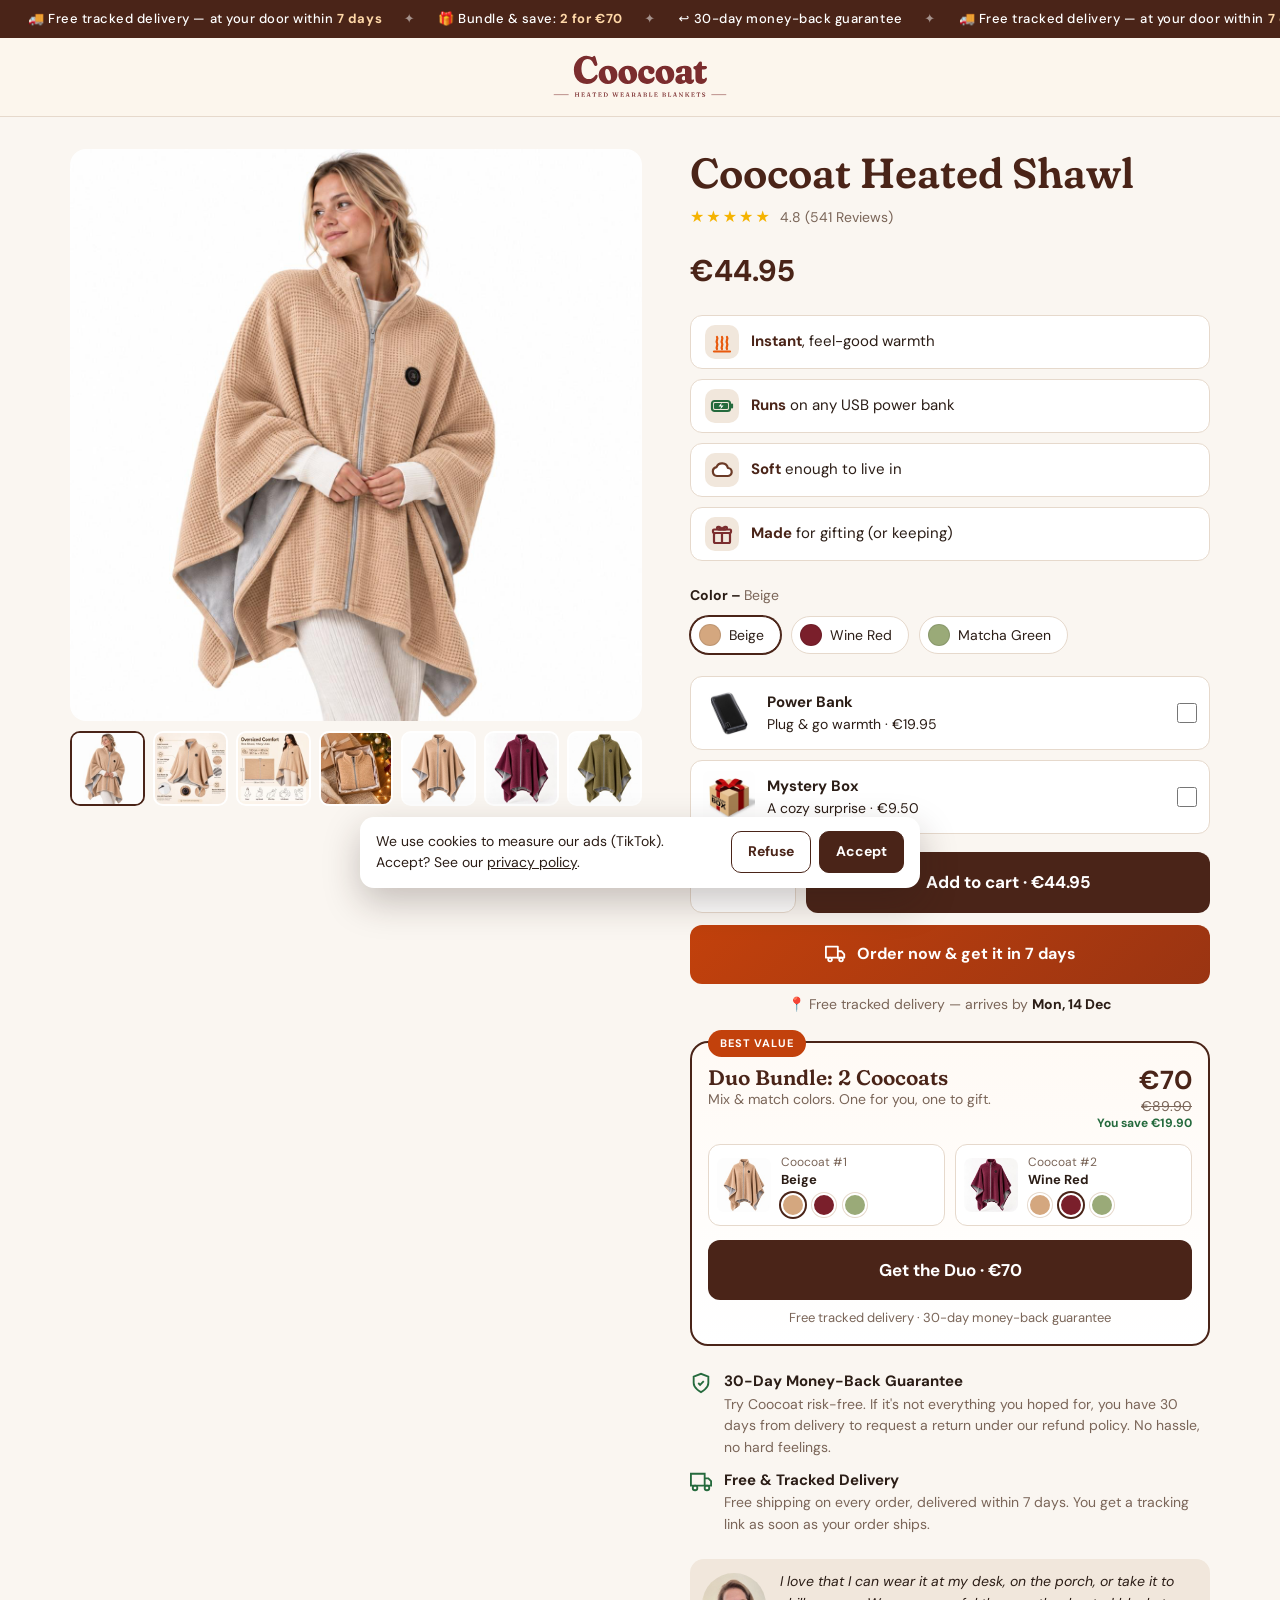
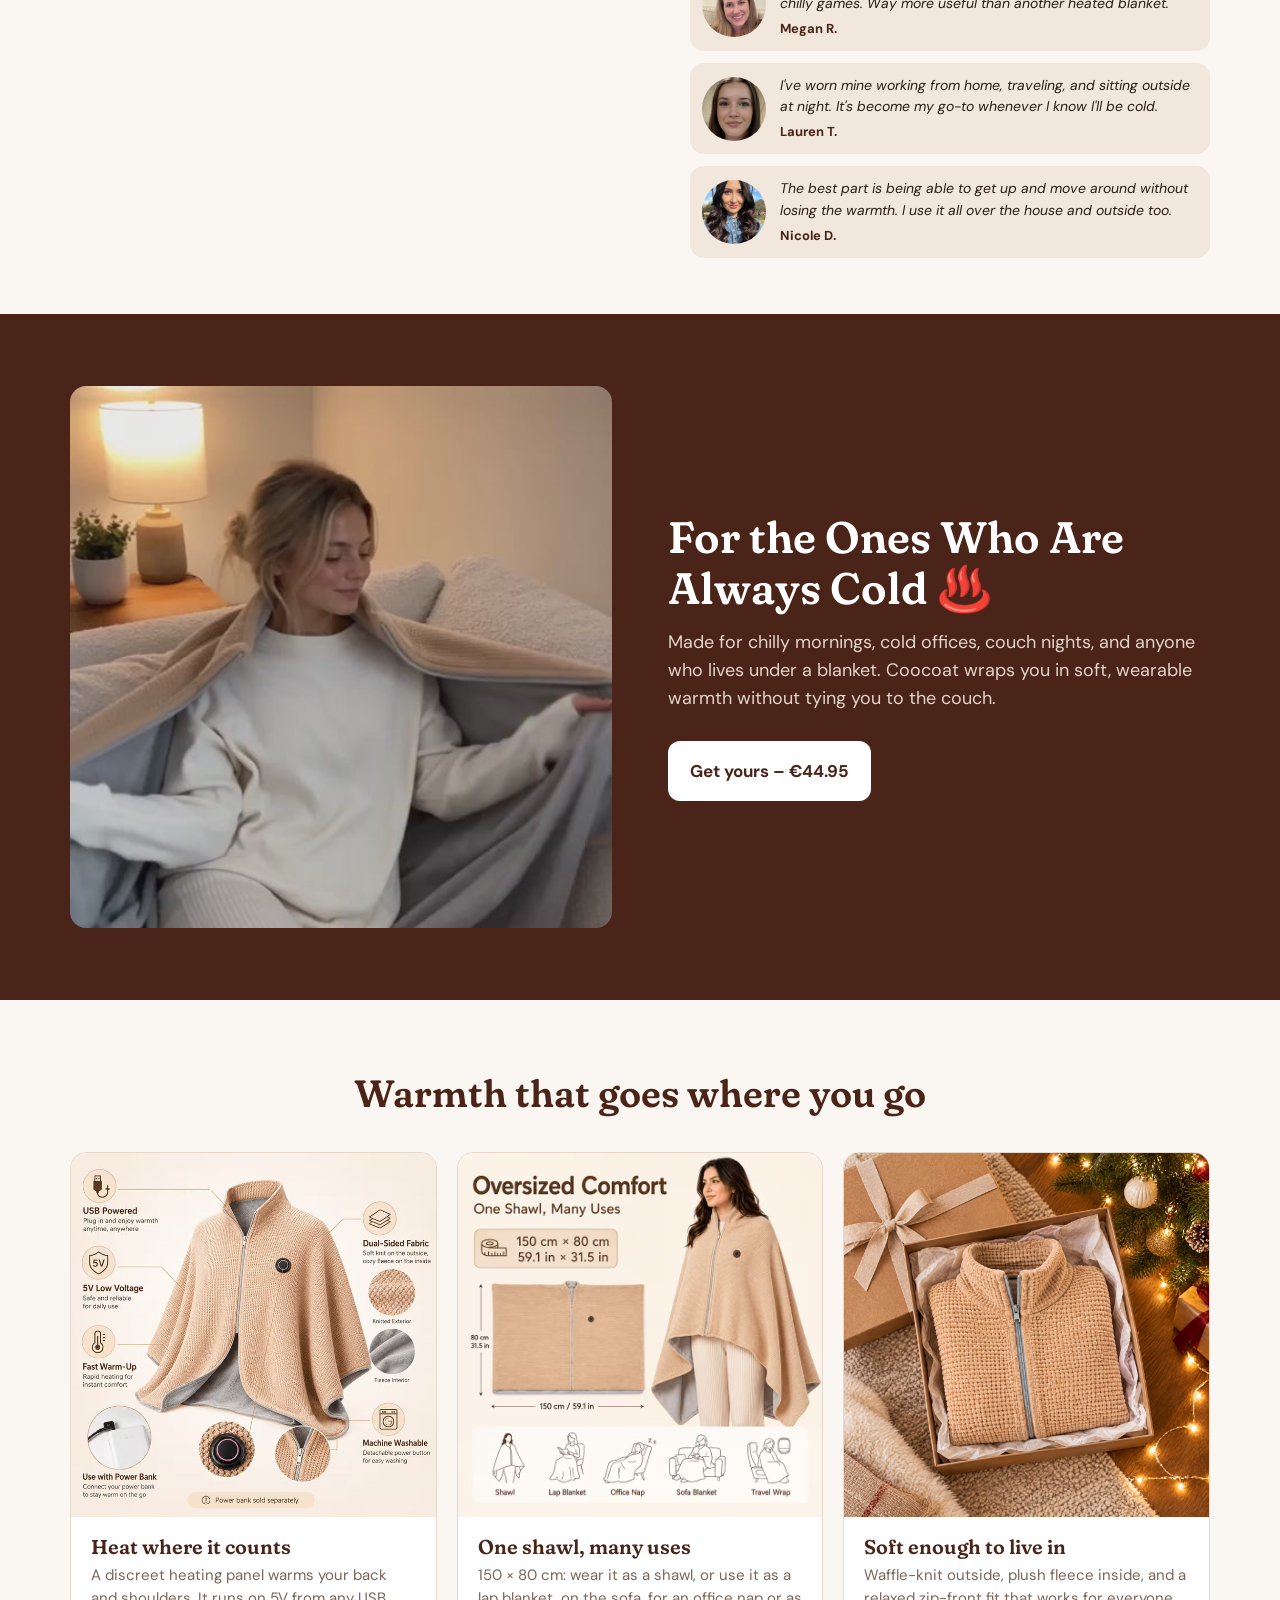
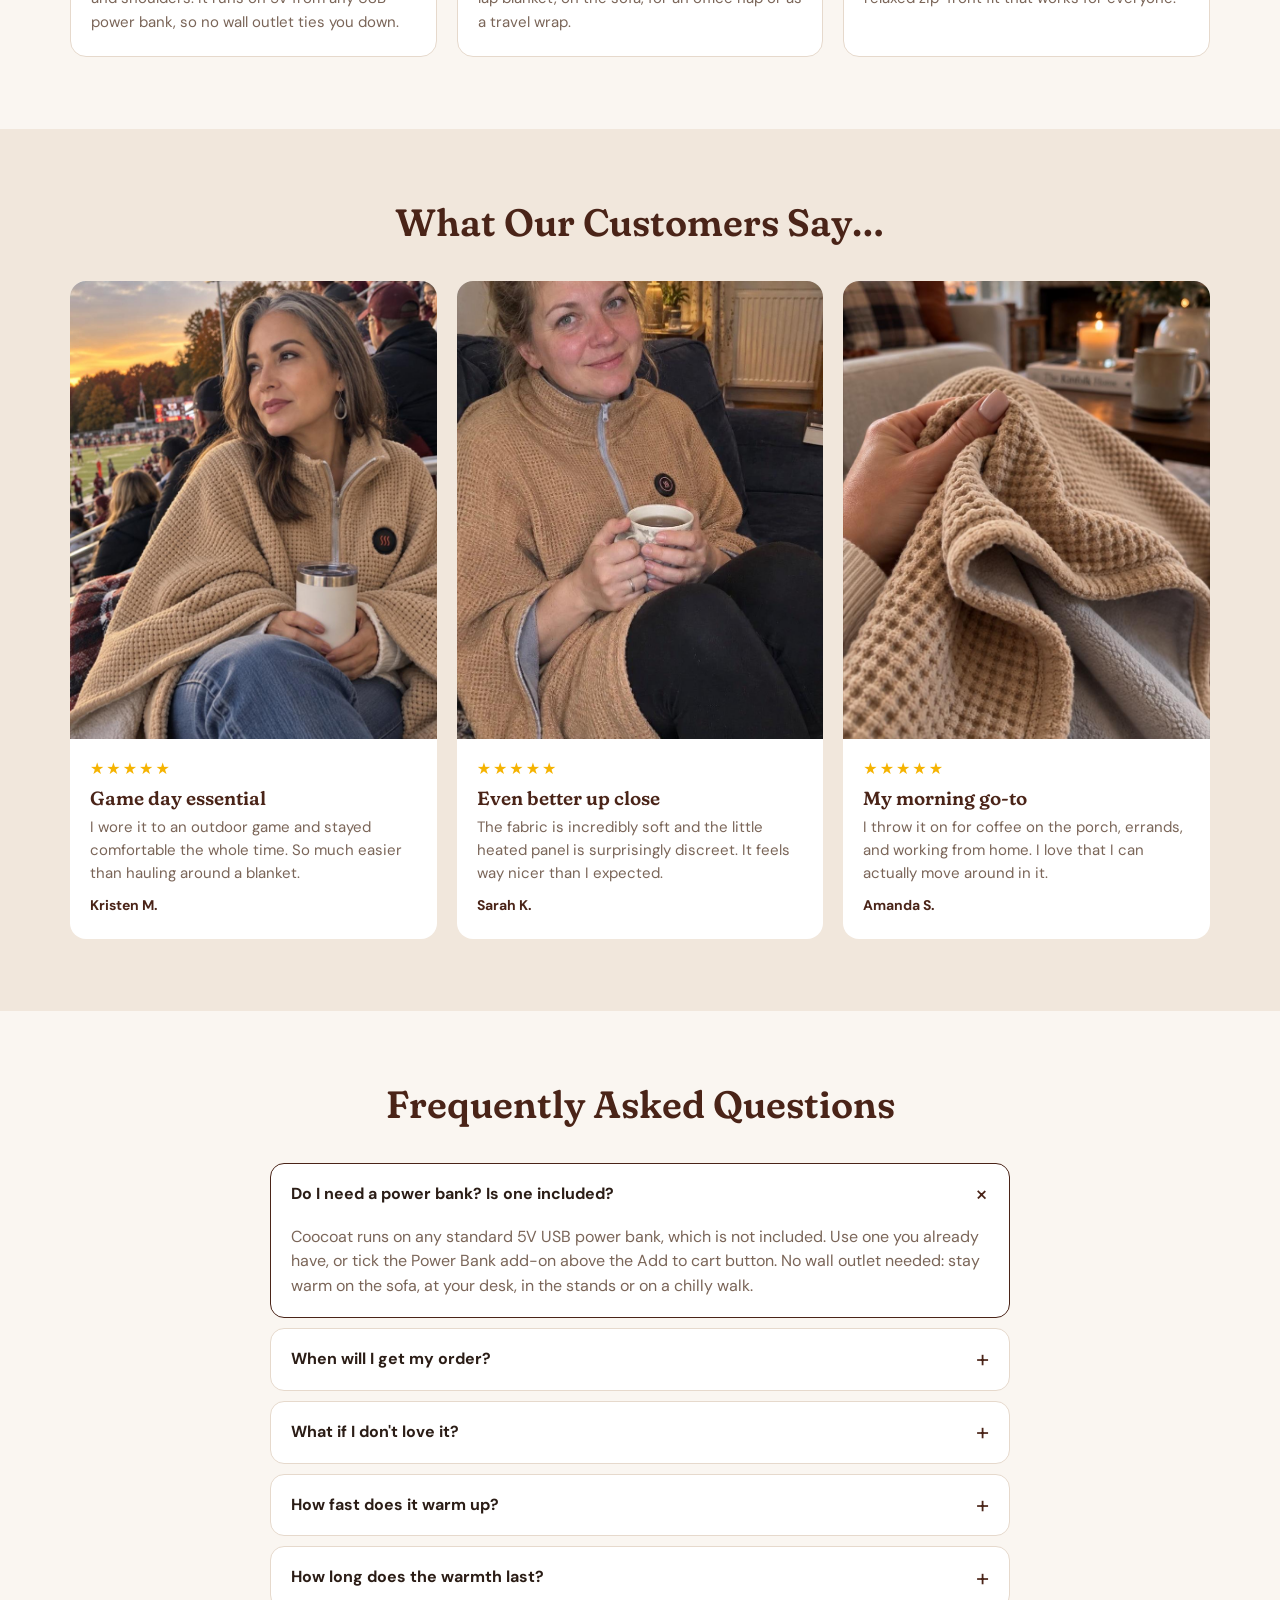
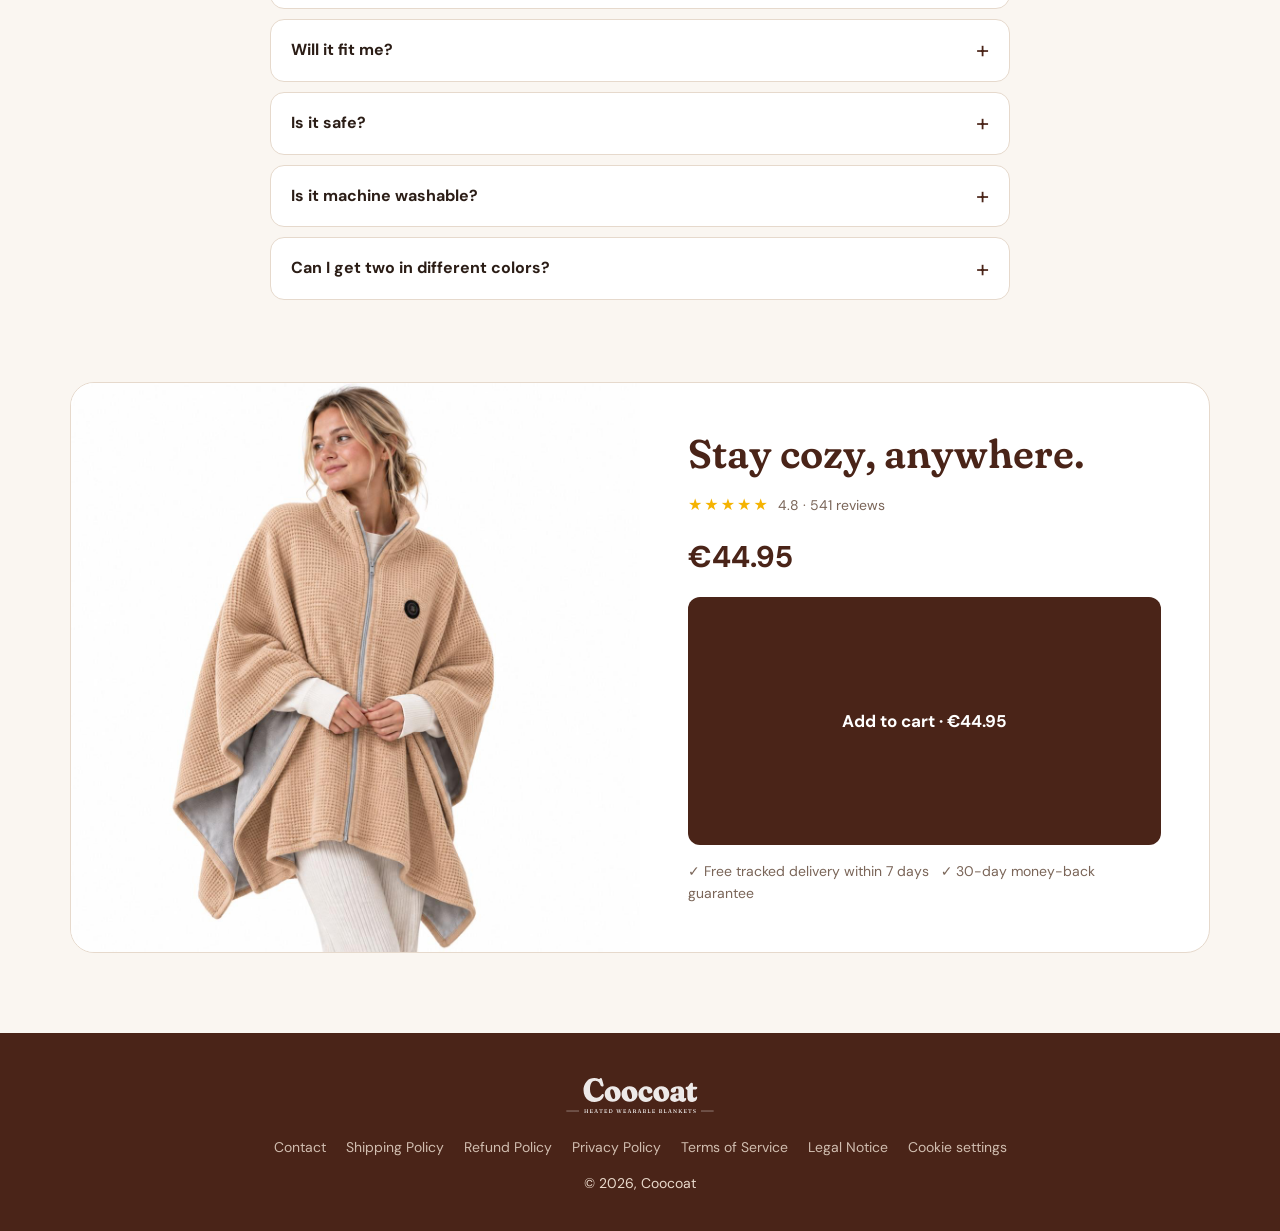
==== commit 31c528f1: "Add TikTok pixel with purchase events and cookie consent Co-Authored-By: Claude Opus 5.5 <noreply@an" ====
--- a/index.html
+++ b/index.html
@@ -15,6 +15,21 @@
 <link href="https://fonts.googleapis.com/css2?family=Fraunces:opsz,wght,SOFT@9..144,500..700,0..100&family=DM+Sans:wght@400;500;700&display=swap" rel="stylesheet">
 <script>document.documentElement.classList.add('js')</script>
 <script defer src="https://cdn.whop.com/elements/amber/elements.js" data-whop-elements></script>
+<!-- TikTok Pixel Code Start -->
+<script>
+!function (w, d, t) {
+  w.TiktokAnalyticsObject=t;var ttq=w[t]=w[t]||[];ttq.methods=["page","track","identify","instances","debug","on","off","once","ready","alias","group","enableCookie","disableCookie","holdConsent","revokeConsent","grantConsent"],ttq.setAndDefer=function(t,e){t[e]=function(){t.push([e].concat(Array.prototype.slice.call(arguments,0)))}};for(var i=0;i<ttq.methods.length;i++)ttq.setAndDefer(ttq,ttq.methods[i]);ttq.instance=function(t){for(
+var e=ttq._i[t]||[],n=0;n<ttq.methods.length;n++)ttq.setAndDefer(e,ttq.methods[n]);return e},ttq.load=function(e,n){var r="https://analytics.tiktok.com/i18n/pixel/events.js",o=n&&n.partner;ttq._i=ttq._i||{},ttq._i[e]=[],ttq._i[e]._u=r,ttq._t=ttq._t||{},ttq._t[e]=+new Date,ttq._o=ttq._o||{},ttq._o[e]=n||{};n=document.createElement("script")
+;n.type="text/javascript",n.async=!0,n.src=r+"?sdkid="+e+"&lib="+t;e=document.getElementsByTagName("script")[0];e.parentNode.insertBefore(n,e)};
+
+  // GDPR: the pixel only sets cookies after the visitor accepts the cookie banner
+  var consent; try { consent = localStorage.getItem('cookie-consent'); } catch (e) {}
+  if (consent === 'granted') ttq.grantConsent(); else if (consent === 'denied') ttq.revokeConsent(); else ttq.holdConsent();
+  ttq.load('DBBCPPJC77U583MNC7PG');
+  ttq.page();
+}(window, document, 'ttq');
+</script>
+<!-- TikTok Pixel Code End -->
 <style>
   :root{
     --brown:#4a2418; --brown-2:#6b3a26; --burgundy:#7b2d2e; --cream:#faf6f1; --cream-2:#fcf6ed; --sand:#f1e7dc; --line:#e6d9cc;
@@ -246,6 +261,12 @@
   .toast__body small{display:block;color:var(--muted);font-size:12px;margin-top:2px}
   .toast__body small .ok{color:var(--ok);font-weight:700}
   .toast__x{position:absolute;top:4px;right:4px;width:32px;height:32px;border:0;background:none;font-size:18px;line-height:1;color:var(--muted);cursor:pointer;border-radius:8px}
+  .consent{position:fixed;left:12px;right:12px;bottom:12px;z-index:70;max-width:560px;margin:0 auto;background:#fff;border-radius:14px;box-shadow:0 14px 36px rgba(43,29,22,.25);padding:14px 16px;font-size:14px;display:flex;flex-wrap:wrap;align-items:center;gap:10px 14px}
+  .consent p{flex:1 1 260px;margin:0;color:var(--ink)}
+  .consent div{display:flex;gap:8px}
+  .consent button{border:1px solid var(--brown);border-radius:10px;padding:9px 16px;font:inherit;font-weight:700;cursor:pointer;background:#fff;color:var(--brown)}
+  .consent button.yes{background:var(--brown);color:#fff}
+  footer nav button{background:none;border:0;color:inherit;font:inherit;opacity:.85;cursor:pointer}
   .checkout{width:min(560px,calc(100vw - 24px));max-height:calc(100dvh - 24px);margin:auto;border:0;border-radius:var(--radius);padding:44px 16px 16px;background:#fff;color:var(--ink);box-shadow:0 24px 60px rgba(43,29,22,.3);overflow:auto;overscroll-behavior:contain}
   .checkout::backdrop{background:rgba(43,29,22,.55)}
   .checkout__x{position:absolute;top:6px;right:6px;width:40px;height:40px;border:0;background:none;font-size:24px;line-height:1;color:var(--muted);cursor:pointer;border-radius:10px}
@@ -519,6 +540,7 @@
       <a data-page="privacy-policy" href="#">Privacy Policy</a>
       <a data-page="terms-of-service" href="#">Terms of Service</a>
       <a data-page="legal-notice" href="#">Legal Notice</a>
+      <button type="button" id="cookieSettings">Cookie settings</button>
     </nav>
     <p>© 2026, Coocoat</p>
   </div>
@@ -528,6 +550,11 @@
   <img id="stickyImg" src="assets/thumbs/color-beige.jpg" alt="">
   <div><b>Coocoat</b><span id="stickyColor">Beige</span> · <span class="js-total">€44.95</span></div>
   <a class="cta js-buy" href="#">Add to cart</a>
+</div>
+
+<div class="consent" id="consent" role="region" aria-label="Cookies" hidden>
+  <p>We use cookies to measure our ads (TikTok). Accept? See our <a href="pages/privacy-policy.html">privacy policy</a>.</p>
+  <div><button type="button" id="consentNo">Refuse</button><button type="button" class="yes" id="consentYes">Accept</button></div>
 </div>
 
 <dialog class="checkout" id="checkout" aria-label="Checkout">
@@ -741,6 +768,9 @@
   return {
     items: cartItems([...lines, ...addons.map(a => [CONFIG.addons[a].plan, 1])].filter(l => l[1] > 0)),
     metadata: { colors: state.color + ' ×' + state.qty, addons: addons.join(', ') || 'none' },
+    value: CONFIG.price * state.qty - (state.qty >= 2 ? duoSave : 0) + addons.reduce((t, a) => t + CONFIG.addons[a].price, 0),
+    contents: [{ content_id: CONFIG.variants[state.color].plan, content_name: 'Coocoat – ' + state.color, quantity: state.qty },
+      ...addons.map(a => ({ content_id: CONFIG.addons[a].plan, content_name: a, quantity: 1, price: CONFIG.addons[a].price }))],
   };
 }
 // Duo bundle button: two picked colors, plus add-ons
@@ -750,8 +780,32 @@
   return {
     items: cartItems([[duoPlan(a, b), 1], ...addons.map(x => [CONFIG.addons[x].plan, 1])]),
     metadata: { colors: a === b ? a + ' ×2' : a + ' ×1, ' + b + ' ×1', addons: addons.join(', ') || 'none' },
+    value: CONFIG.bundle.price + addons.reduce((t, x) => t + CONFIG.addons[x].price, 0),
+    contents: [{ content_id: duoPlan(a, b), content_name: 'Coocoat Duo – ' + a + ' + ' + b, quantity: 1, price: CONFIG.bundle.price },
+      ...addons.map(x => ({ content_id: CONFIG.addons[x].plan, content_name: x, quantity: 1, price: CONFIG.addons[x].price }))],
   };
 }
+
+/* ---------- TikTok pixel events + cookie consent ---------- */
+const track = (event, data, id) => {
+  try { window.ttq && ttq.track(event, { currency: 'EUR', content_type: 'product', ...data }, id ? { event_id: id } : undefined); } catch (e) {}
+};
+const trackData = cart => ({ value: Math.round(cart.value * 100) / 100, contents: cart.contents });
+track('ViewContent', { value: CONFIG.price, contents: [{ content_id: CONFIG.variants[state.color].plan, content_name: 'Coocoat Heated Shawl', quantity: 1, price: CONFIG.price }] });
+(function consentBanner() {
+  const box = $('#consent');
+  let saved = null;
+  try { saved = localStorage.getItem('cookie-consent'); } catch (e) {}
+  if (!saved) box.hidden = false;
+  const choose = ok => {
+    try { localStorage.setItem('cookie-consent', ok ? 'granted' : 'denied'); } catch (e) {}
+    if (window.ttq) ok ? ttq.grantConsent() : ttq.revokeConsent();
+    box.hidden = true;
+  };
+  $('#consentYes').onclick = () => choose(true);
+  $('#consentNo').onclick = () => choose(false);
+  $('#cookieSettings').onclick = () => { box.hidden = false; $('#consentYes').focus(); };
+})();
 
 const dialog = $('#checkout');
 let whopCheckout = null;
@@ -776,12 +830,16 @@
     return;
   }
   const back = CONFIG.returnUrl || (location.protocol === 'https:' ? location.origin + location.pathname : null);
+  track('InitiateCheckout', trackData(cart));
+  // kept for the purchase event if the buyer comes back from a 3-D Secure page
+  try { sessionStorage.setItem('last-cart', JSON.stringify(trackData(cart))); } catch (e) {}
   try {
     whopCheckout = window.WhopElements().checkout.create({
       items: cart.items,
       metadata: cart.metadata,
       locale: 'en',
       ...(back ? { returnUrl: back } : {}),
+      onComplete: r => { if (r && r.result === 'payment') track('CompletePayment', trackData(cart), r.paymentId); },
     });
     whopCheckout.create('checkout').mount('#whopCheckout');
   } catch (e) {
@@ -801,6 +859,12 @@
   const status = q.get('status');
   if (!q.get('payment') || !status) return;
   history.replaceState(null, '', location.pathname + location.hash);
+  if (status === 'succeeded') {
+    let cart = null;
+    try { cart = JSON.parse(sessionStorage.getItem('last-cart')); sessionStorage.removeItem('last-cart'); } catch (e) {}
+    // same event_id as onComplete, so TikTok counts the purchase once
+    if (cart) track('CompletePayment', cart, q.get('payment'));
+  }
   dialog.showModal();
   checkoutMessage(status === 'succeeded'
     ? '🎉 Thank you! Your order is confirmed. A confirmation email is on its way.'
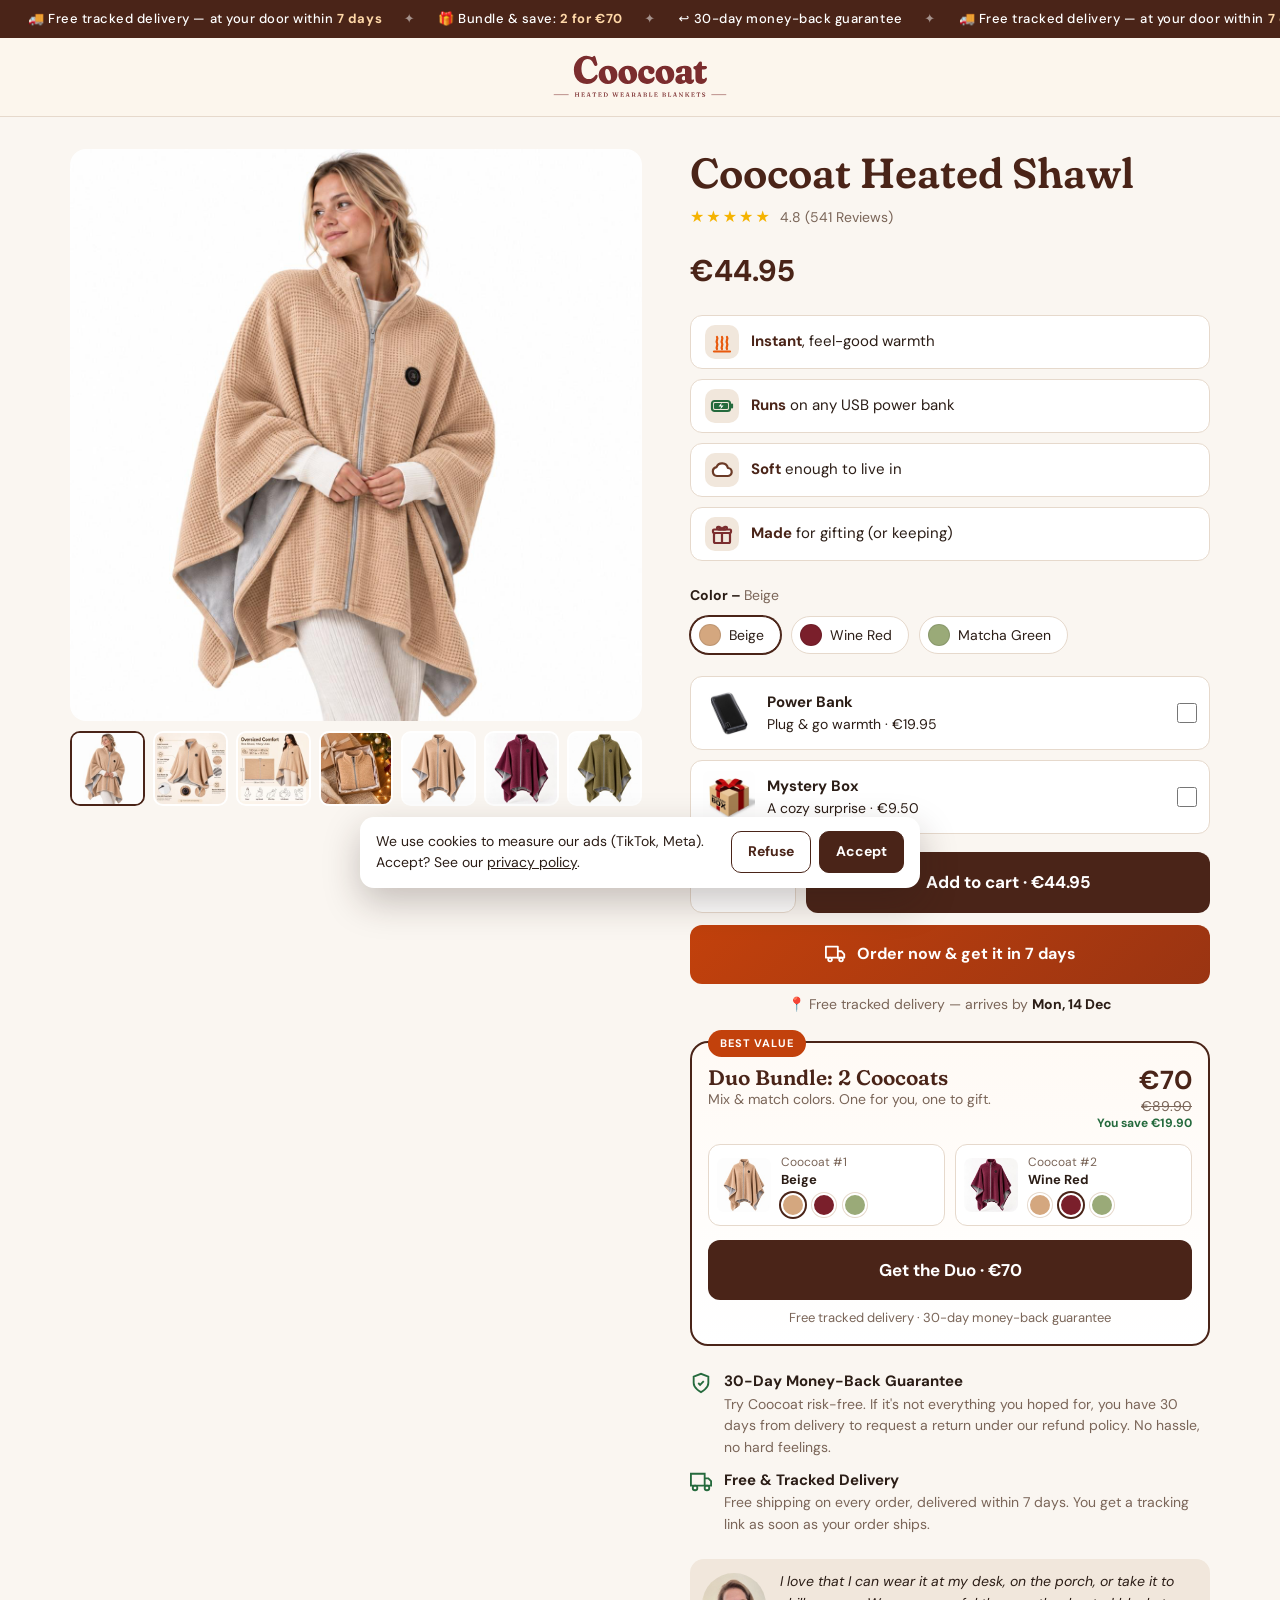
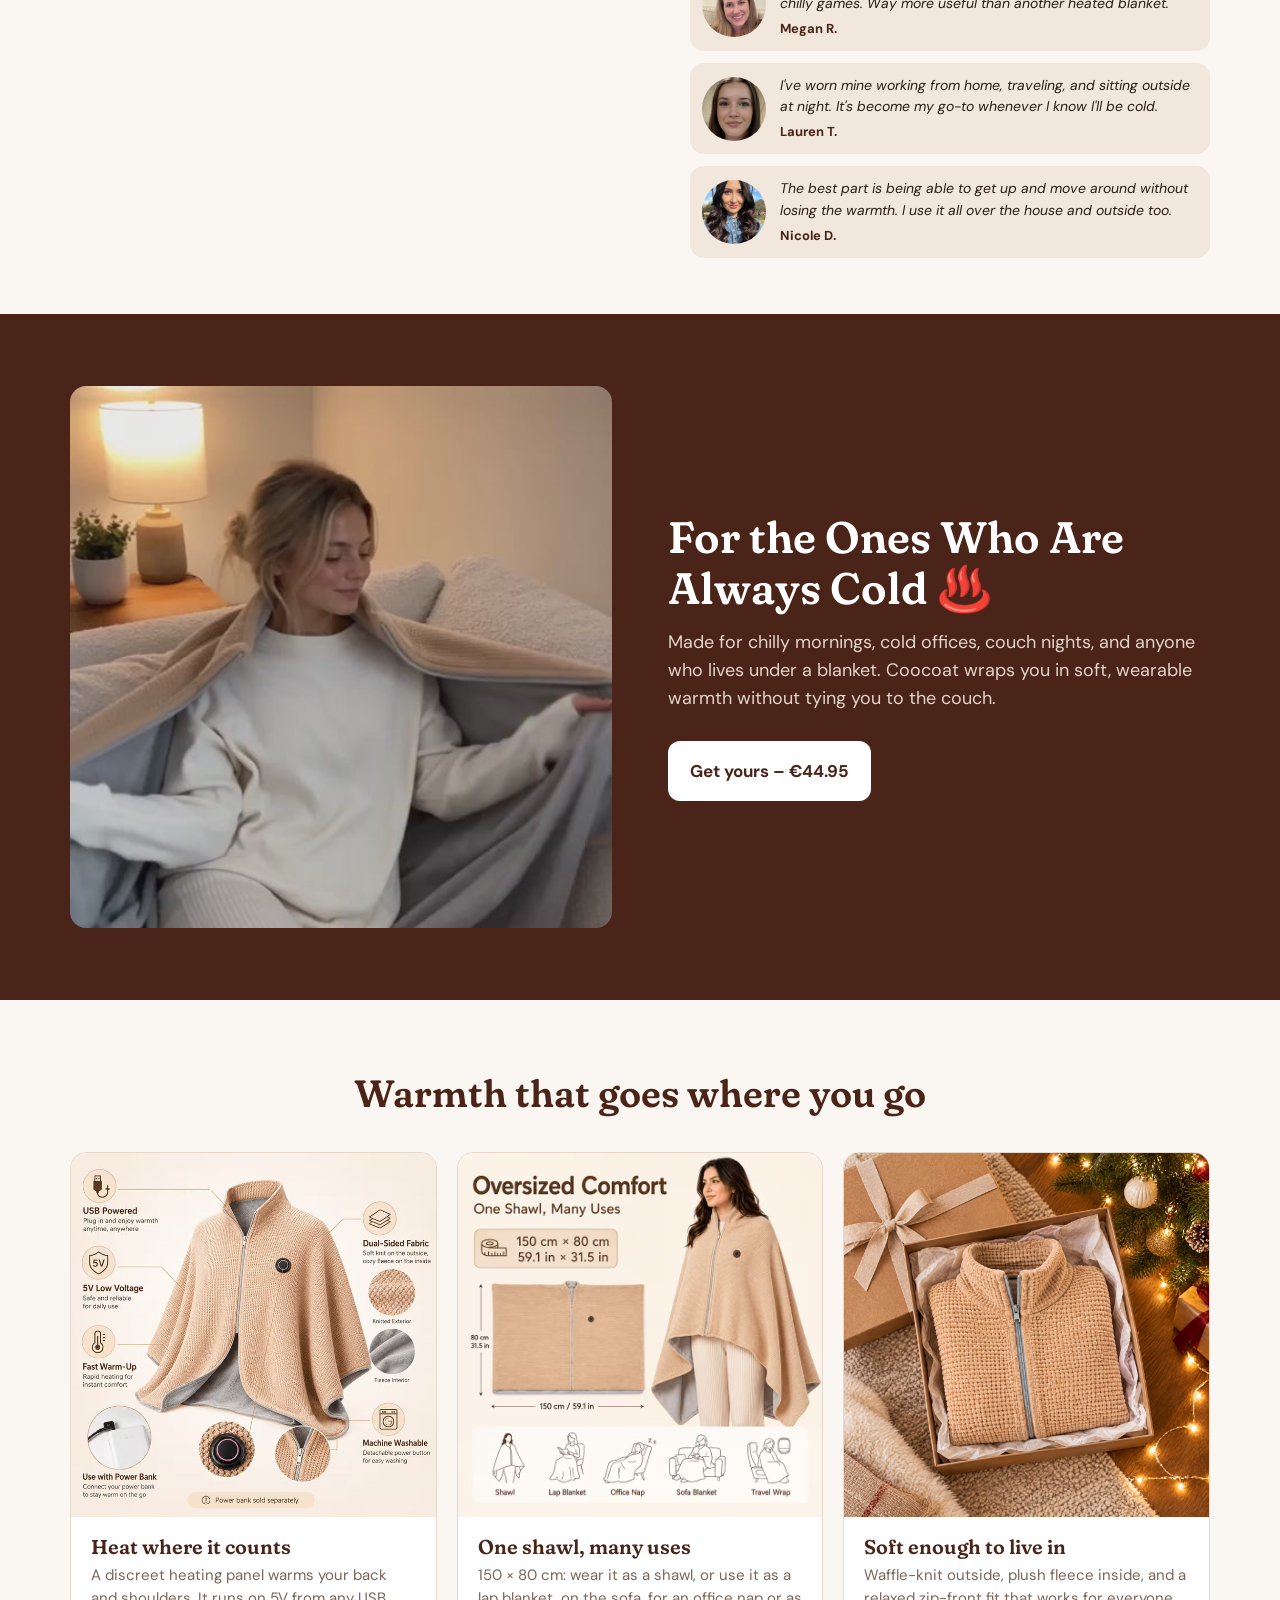
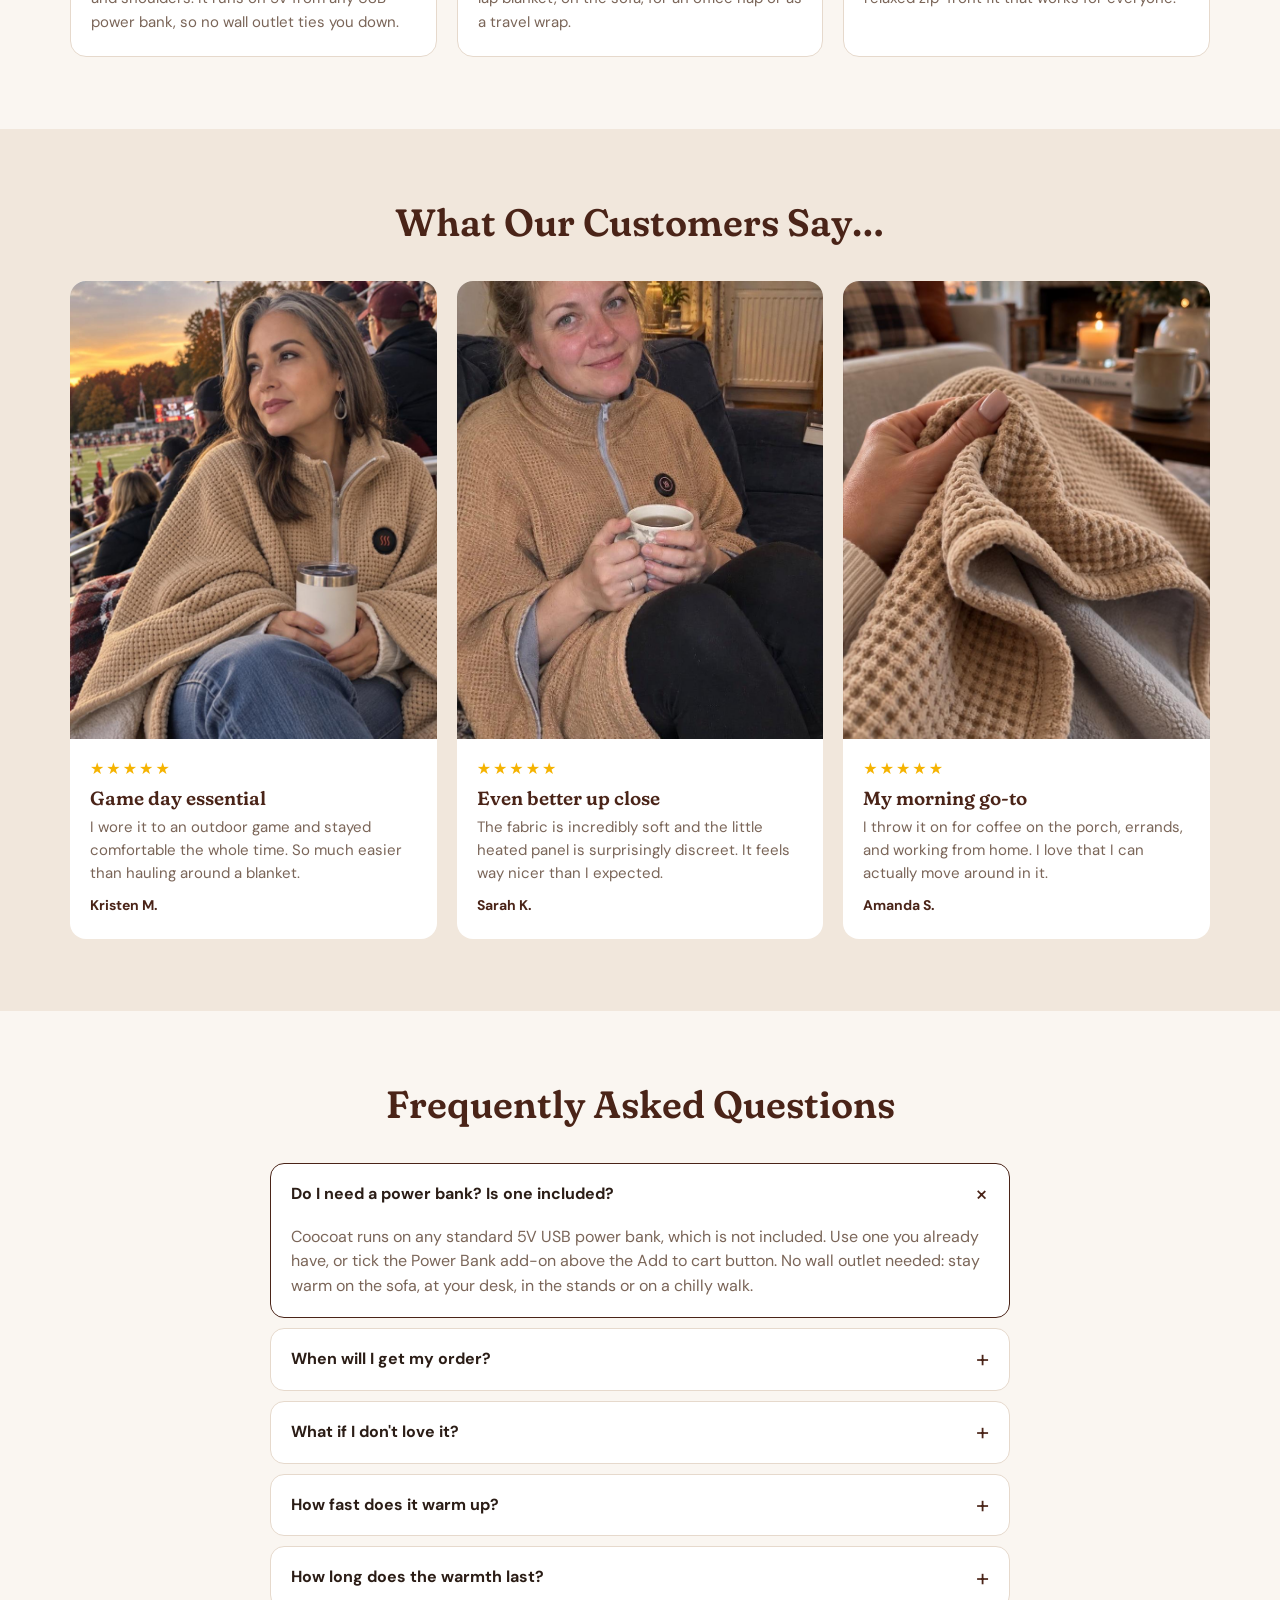
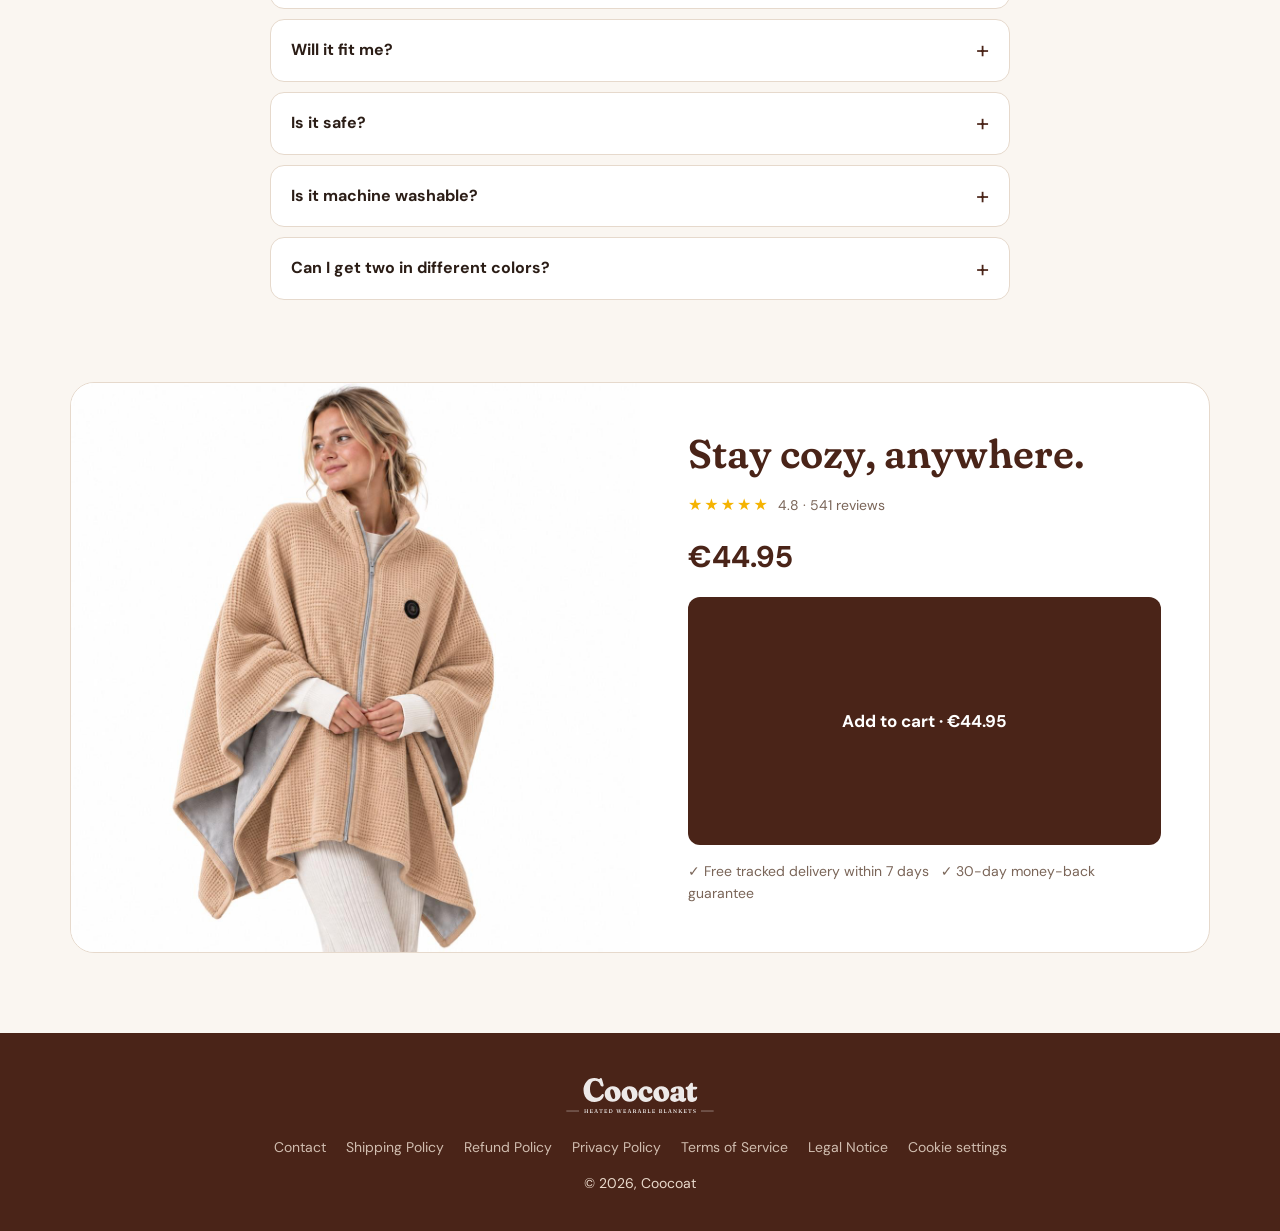
==== commit 7eea8114: "Add Meta pixel with consent and shared purchase events Co-Authored-By: Claude Opus 5.5 <noreply@anth" ====
--- a/index.html
+++ b/index.html
@@ -30,6 +30,22 @@
 }(window, document, 'ttq');
 </script>
 <!-- TikTok Pixel Code End -->
+<!-- Meta Pixel Code -->
+<script>
+!function(f,b,e,v,n,t,s)
+{if(f.fbq)return;n=f.fbq=function(){n.callMethod?
+n.callMethod.apply(n,arguments):n.queue.push(arguments)};
+if(!f._fbq)f._fbq=n;n.push=n;n.loaded=!0;n.version='2.0';
+n.queue=[];t=b.createElement(e);t.async=!0;
+t.src=v;s=b.getElementsByTagName(e)[0];
+s.parentNode.insertBefore(t,s)}(window, document,'script',
+'https://connect.facebook.net/en_US/fbevents.js');
+// GDPR: nothing is sent to Meta until the visitor accepts the cookie banner
+(function () { var c; try { c = localStorage.getItem('cookie-consent'); } catch (e) {} fbq('consent', c === 'granted' ? 'grant' : 'revoke'); })();
+fbq('init', '1854325102651672');
+fbq('track', 'PageView');
+</script>
+<!-- End Meta Pixel Code -->
 <style>
   :root{
     --brown:#4a2418; --brown-2:#6b3a26; --burgundy:#7b2d2e; --cream:#faf6f1; --cream-2:#fcf6ed; --sand:#f1e7dc; --line:#e6d9cc;
@@ -553,7 +569,7 @@
 </div>
 
 <div class="consent" id="consent" role="region" aria-label="Cookies" hidden>
-  <p>We use cookies to measure our ads (TikTok). Accept? See our <a href="pages/privacy-policy.html">privacy policy</a>.</p>
+  <p>We use cookies to measure our ads (TikTok, Meta). Accept? See our <a href="pages/privacy-policy.html">privacy policy</a>.</p>
   <div><button type="button" id="consentNo">Refuse</button><button type="button" class="yes" id="consentYes">Accept</button></div>
 </div>
 
@@ -787,8 +803,18 @@
 }
 
 /* ---------- TikTok pixel events + cookie consent ---------- */
+// Same event names on TikTok and Meta (Meta calls the purchase "Purchase"); the id dedupes repeats
+const META_EVENTS = { CompletePayment: 'Purchase' };
 const track = (event, data, id) => {
   try { window.ttq && ttq.track(event, { currency: 'EUR', content_type: 'product', ...data }, id ? { event_id: id } : undefined); } catch (e) {}
+  try {
+    window.fbq && fbq('track', META_EVENTS[event] || event, {
+      currency: 'EUR', content_type: 'product', value: data.value,
+      content_ids: data.contents.map(c => c.content_id),
+      contents: data.contents.map(c => ({ id: c.content_id, quantity: c.quantity })),
+      num_items: data.contents.reduce((t, c) => t + c.quantity, 0),
+    }, id ? { eventID: id } : undefined);
+  } catch (e) {}
 };
 const trackData = cart => ({ value: Math.round(cart.value * 100) / 100, contents: cart.contents });
 track('ViewContent', { value: CONFIG.price, contents: [{ content_id: CONFIG.variants[state.color].plan, content_name: 'Coocoat Heated Shawl', quantity: 1, price: CONFIG.price }] });
@@ -800,6 +826,7 @@
   const choose = ok => {
     try { localStorage.setItem('cookie-consent', ok ? 'granted' : 'denied'); } catch (e) {}
     if (window.ttq) ok ? ttq.grantConsent() : ttq.revokeConsent();
+    if (window.fbq) fbq('consent', ok ? 'grant' : 'revoke');
     box.hidden = true;
   };
   $('#consentYes').onclick = () => choose(true);
